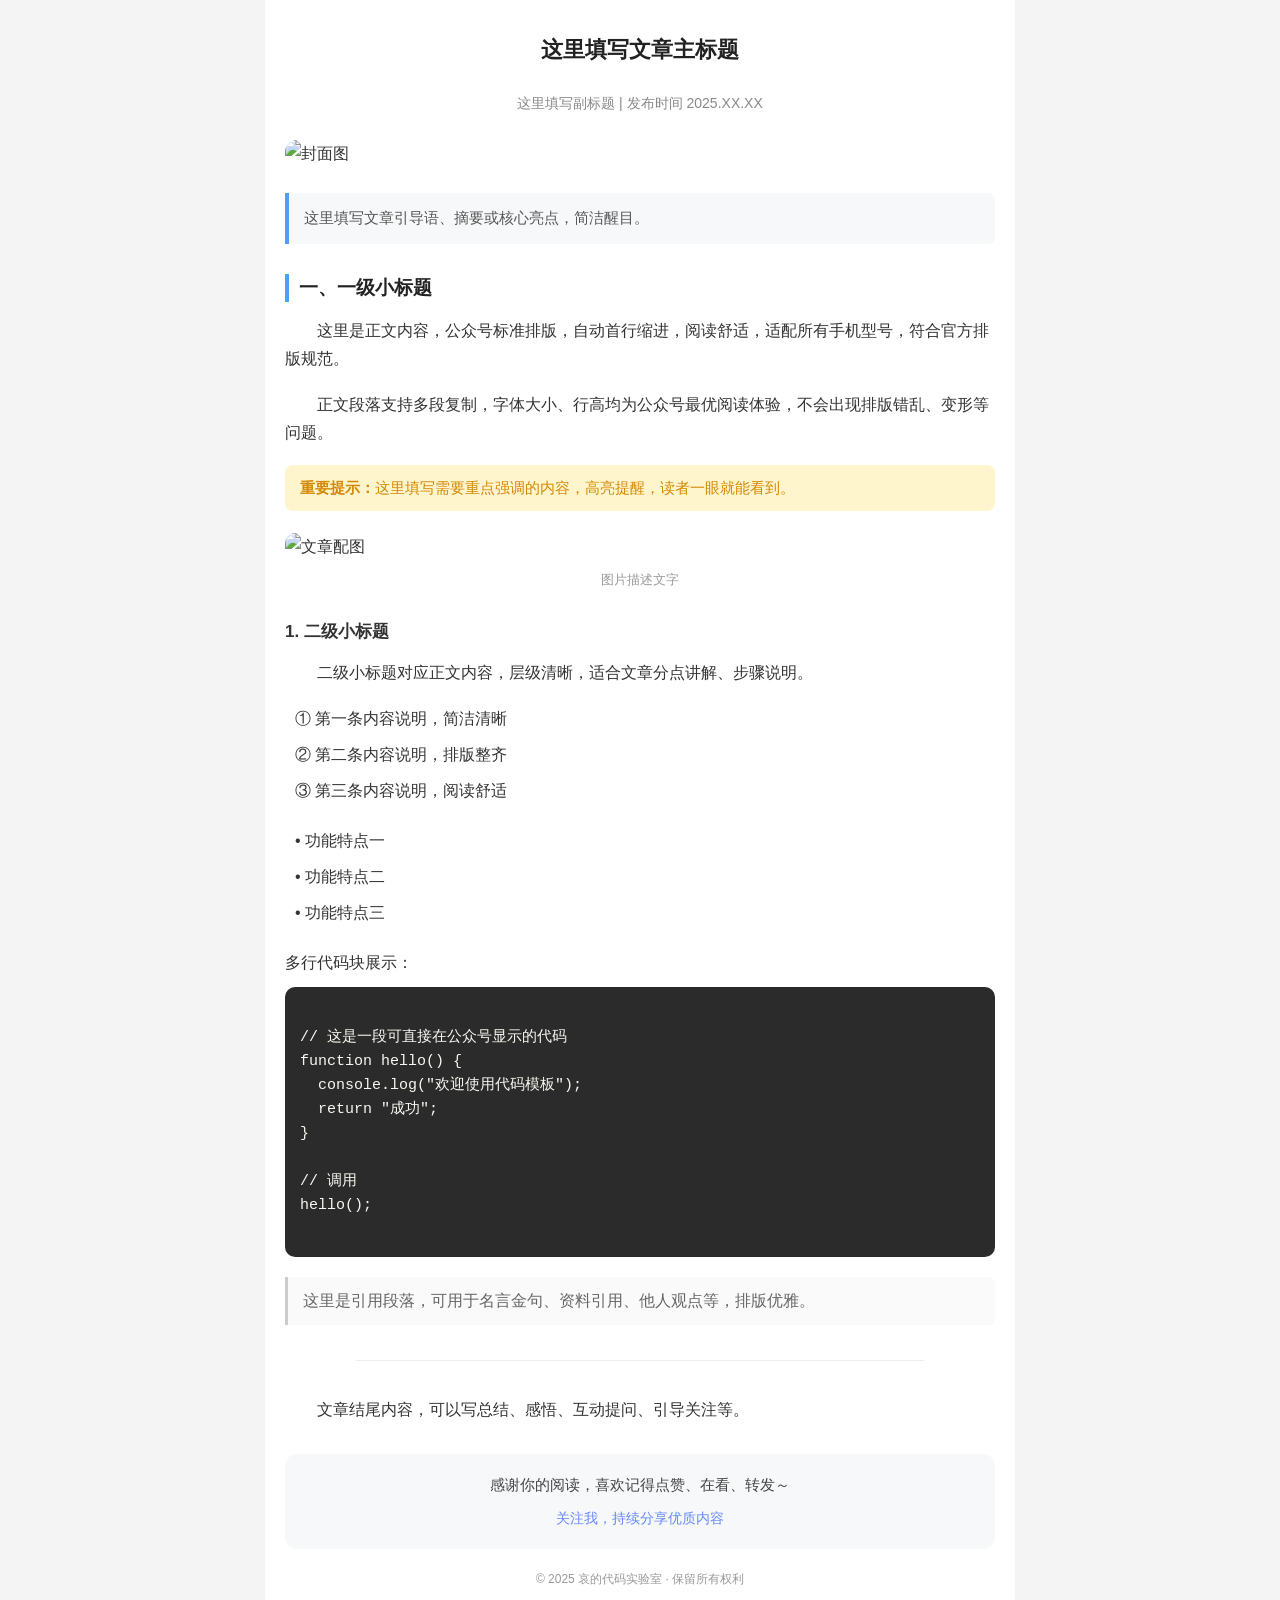
==== 时评/publish/公众号模板.html @ 4f2cbcd4 "add" ====
<!DOCTYPE html>
<html lang="zh-CN">
<head>
<meta charset="UTF-8">
<meta name="viewport" content="width=device-width,initial-scale=1.0,minimum-scale=1.0,maximum-scale=1.0,user-scalable=no">
<title>公众号文章模板</title>
</head>
<body style="margin:0; padding:0; background:#f4f4f4; font-family:-apple-system,BlinkMacSystemFont,'Segoe UI',Roboto,'Helvetica Neue',Helvetica,'PingFang SC','Hiragino Sans GB','Microsoft YaHei',Arial,sans-serif;">
<div style="max-width:750px; margin:0 auto; background:#ffffff; padding:15px 20px; box-sizing:border-box; color:#333333; line-height:1.75; font-size:16px;">

<!-- 文章标题 -->
<h1 style="font-size:22px; color:#222; font-weight:bold; text-align:center; margin:20px 0 25px; line-height:1.4; padding:0 10px;">这里填写文章主标题</h1>

<!-- 副标题 / 描述 -->
<p style="text-align:center; color:#888; font-size:14px; margin:0 0 25px;">这里填写副标题 | 发布时间 2025.XX.XX</p>

<!-- 封面图占位 -->
<div style="width:100%; margin:0 0 25px; border-radius:12px; overflow:hidden;">
<img src="https://mmbiz.qpic.cn/这里替换为你的图片链接.jpg" style="width:100%; display:block;" alt="封面图">
</div>

<!-- 引导语 -->
<p style="background:#f7f8fa; border-left:4px solid #4e9eff; padding:12px 15px; margin:0 0 25px; border-radius:0 6px 6px 0; font-size:15px; color:#555;">
这里填写文章引导语、摘要或核心亮点，简洁醒目。
</p>

<!-- 一级小标题 -->
<h2 style="font-size:19px; color:#222; font-weight:bold; margin:30px 0 15px; padding-left:10px; border-left:4px solid #4e9eff; line-height:1.5;">一、一级小标题</h2>

<!-- 正文段落 -->
<p style="margin:0 0 18px; text-indent:2em;">这里是正文内容，公众号标准排版，自动首行缩进，阅读舒适，适配所有手机型号，符合官方排版规范。</p>
<p style="margin:0 0 18px; text-indent:2em;">正文段落支持多段复制，字体大小、行高均为公众号最优阅读体验，不会出现排版错乱、变形等问题。</p>

<!-- 重点内容标注 -->
<p style="background:#fff5cc; padding:10px 15px; border-radius:8px; margin:0 0 22px; font-size:15px; color:#d48806;">
<strong>重要提示：</strong>这里填写需要重点强调的内容，高亮提醒，读者一眼就能看到。
</p>

<!-- 图片展示 -->
<div style="width:100%; margin:0 0 22px; border-radius:10px; overflow:hidden;">
<img src="https://mmbiz.qpic.cn/替换图片.jpg" style="width:100%; display:block;" alt="文章配图">
<p style="text-align:center; font-size:13px; color:#999; margin:8px 0 0;">图片描述文字</p>
</div>

<!-- 二级小标题 -->
<h3 style="font-size:17px; color:#333; font-weight:bold; margin:25px 0 12px;">1. 二级小标题</h3>
<p style="margin:0 0 18px; text-indent:2em;">二级小标题对应正文内容，层级清晰，适合文章分点讲解、步骤说明。</p>

<!-- 有序列表 -->
<div style="margin:0 0 22px; padding-left:10px;">
<p style="margin:8px 0;">① 第一条内容说明，简洁清晰</p>
<p style="margin:8px 0;">② 第二条内容说明，排版整齐</p>
<p style="margin:8px 0;">③ 第三条内容说明，阅读舒适</p>
</div>

<!-- 无序列表 -->
<div style="margin:0 0 22px; padding-left:10px;">
<p style="margin:8px 0;">• 功能特点一</p>
<p style="margin:8px 0;">• 功能特点二</p>
<p style="margin:8px 0;">• 功能特点三</p>
</div>

<!-- 代码块（多行代码，高亮样式） -->
<p style="margin:0 0 10px;">多行代码块展示：</p>
<pre style="background:#2b2b2b;color:#f8f8f2;padding:15px;border-radius:10px;overflow-x:auto;font-family:Menlo,Monaco,'Courier New',monospace;font-size:15px;line-height:1.6;margin:0 0 20px;">
<code>
// 这是一段可直接在公众号显示的代码
function hello() {
  console.log("欢迎使用代码模板");
  return "成功";
}

// 调用
hello();
</code>
</pre>

<!-- 引用段落 -->
<blockquote style="border-left:3px solid #cccccc; padding:10px 15px; margin:0 0 25px; color:#666; font-style:normal; background:#fafafa; border-radius:0 6px 6px 0;">
这里是引用段落，可用于名言金句、资料引用、他人观点等，排版优雅。
</blockquote>

<!-- 分割线 -->
<div style="height:1px; background:#eeeeee; margin:35px 0; width:80%; margin-left:auto; margin-right:auto;"></div>

<!-- 结尾段落 -->
<p style="margin:0 0 18px; text-indent:2em;">文章结尾内容，可以写总结、感悟、互动提问、引导关注等。</p>

<!-- 底部关注提示 -->
<div style="background:#f7f8fa; padding:18px; border-radius:12px; text-align:center; margin:30px 0 10px;">
<p style="margin:0; font-size:15px; color:#444;">感谢你的阅读，喜欢记得点赞、在看、转发～</p>
<p style="margin:8px 0 0; font-size:14px; color:#6688ff;">关注我，持续分享优质内容</p>
</div>

<!-- 底部版权信息 -->
<p style="text-align:center; font-size:12px; color:#999; margin:20px 0 0;">© 2025 哀的代码实验室 · 保留所有权利</p>

</div>
</body>
</html>
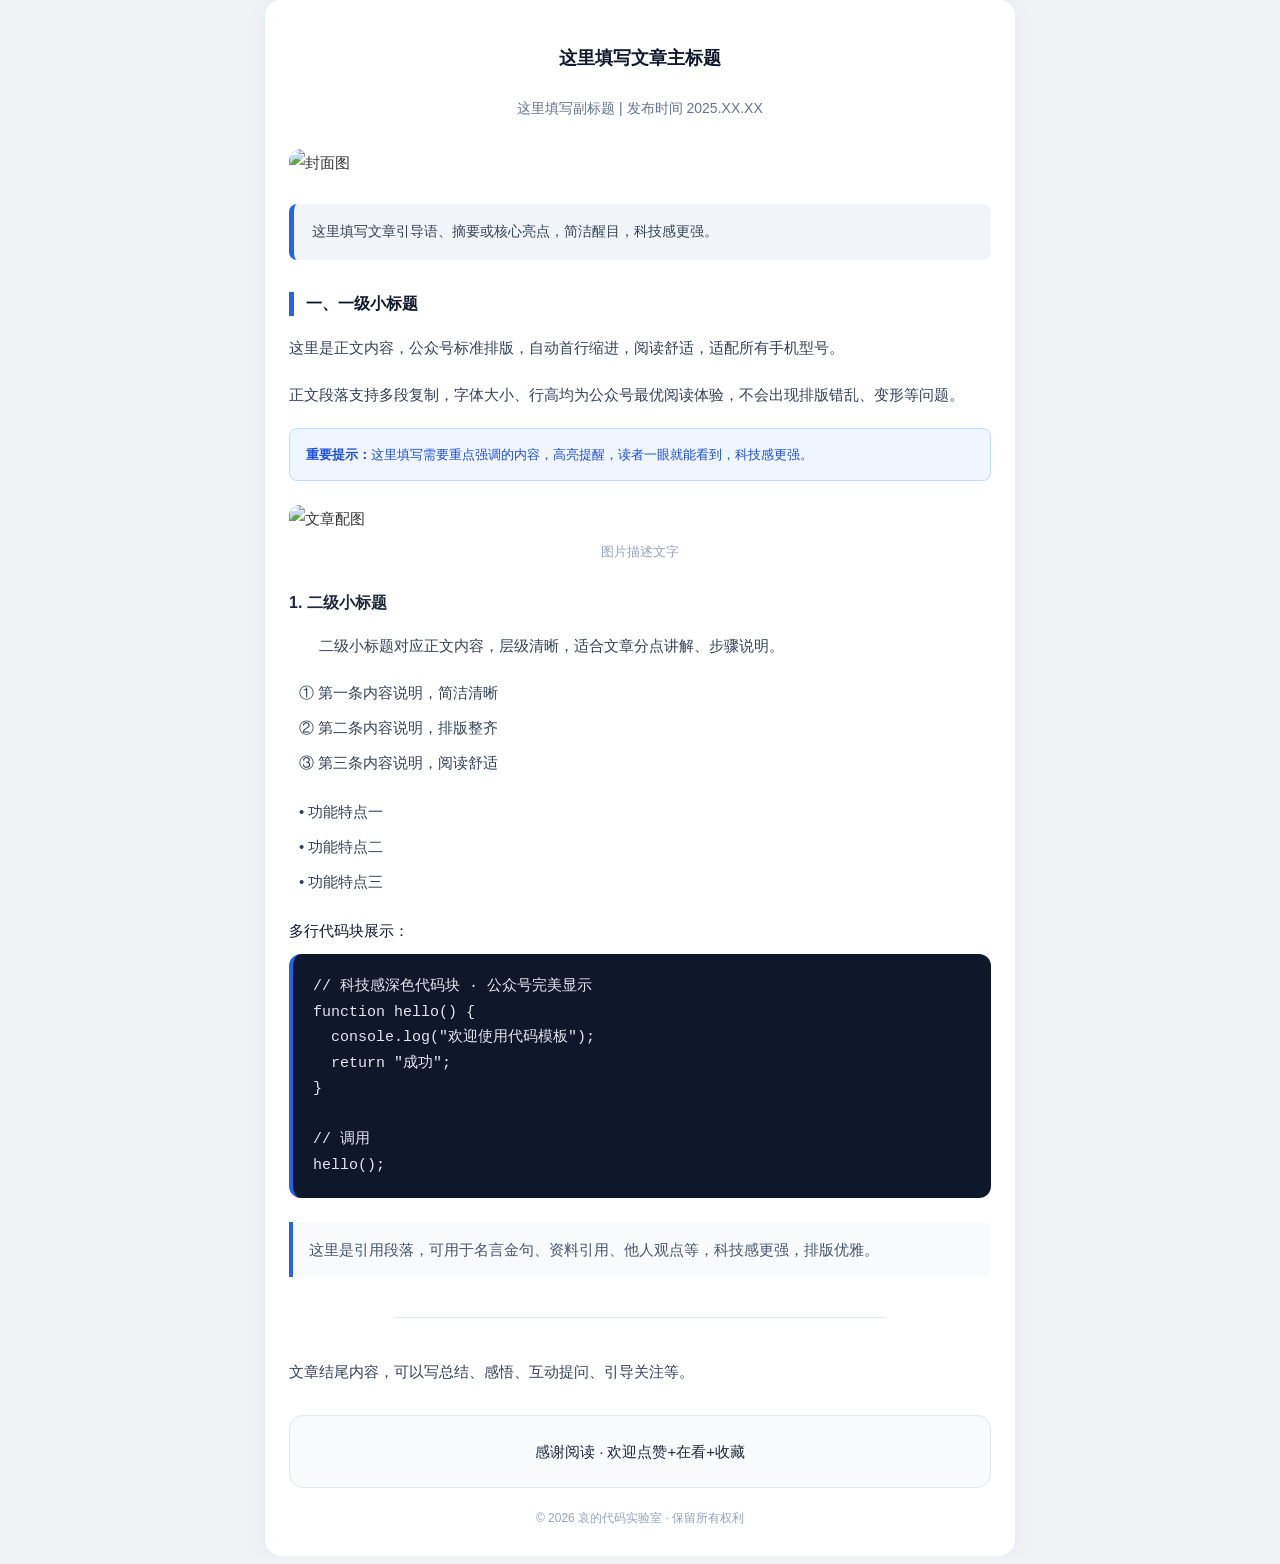
==== commit 7dc8ea84: "更新模板" ====
--- a/时评/publish/公众号模板.html
+++ b/时评/publish/公众号模板.html
@@ -5,95 +5,91 @@
 <meta name="viewport" content="width=device-width,initial-scale=1.0,minimum-scale=1.0,maximum-scale=1.0,user-scalable=no">
 <title>公众号文章模板</title>
 </head>
-<body style="margin:0; padding:0; background:#f4f4f4; font-family:-apple-system,BlinkMacSystemFont,'Segoe UI',Roboto,'Helvetica Neue',Helvetica,'PingFang SC','Hiragino Sans GB','Microsoft YaHei',Arial,sans-serif;">
-<div style="max-width:750px; margin:0 auto; background:#ffffff; padding:15px 20px; box-sizing:border-box; color:#333333; line-height:1.75; font-size:16px;">
+<body style="margin:0; padding:0; background:#f0f2f5; font-family:-apple-system,BlinkMacSystemFont,'Segoe UI',Roboto,'Helvetica Neue',Helvetica,'PingFang SC','Hiragino Sans GB','Microsoft YaHei',Arial,sans-serif;">
+<div style="max-width:750px; margin:0 auto; background:#ffffff; padding:26px 24px; box-sizing:border-box; color:#333333; line-height:1.8; font-size:15px; border-radius:16px; box-shadow:0 4px 20px rgba(0, 60, 128, 0.06);">
 
 <!-- 文章标题 -->
-<h1 style="font-size:22px; color:#222; font-weight:bold; text-align:center; margin:20px 0 25px; line-height:1.4; padding:0 10px;">这里填写文章主标题</h1>
+<h1 style="font-size:18px; color:#0f172a; font-weight:600; text-align:center; margin:20px 0 25px; line-height:1.4; padding:0 10px;">这里填写文章主标题</h1>
 
 <!-- 副标题 / 描述 -->
-<p style="text-align:center; color:#888; font-size:14px; margin:0 0 25px;">这里填写副标题 | 发布时间 2025.XX.XX</p>
+<p style="text-align:center; color:#64748b; font-size:14px; margin:0 0 28px;">这里填写副标题 | 发布时间 2025.XX.XX</p>
 
 <!-- 封面图占位 -->
-<div style="width:100%; margin:0 0 25px; border-radius:12px; overflow:hidden;">
+<div style="width:100%; margin:0 0 28px; border-radius:12px; overflow:hidden;">
 <img src="https://mmbiz.qpic.cn/这里替换为你的图片链接.jpg" style="width:100%; display:block;" alt="封面图">
 </div>
 
 <!-- 引导语 -->
-<p style="background:#f7f8fa; border-left:4px solid #4e9eff; padding:12px 15px; margin:0 0 25px; border-radius:0 6px 6px 0; font-size:15px; color:#555;">
-这里填写文章引导语、摘要或核心亮点，简洁醒目。
+<p style="background:#f1f5f9; border-left:5px solid #2563eb; padding:15px 18px; margin:0 0 28px; border-radius:8px; font-size:14px; color:#334155;">
+这里填写文章引导语、摘要或核心亮点，简洁醒目，科技感更强。
 </p>
 
 <!-- 一级小标题 -->
-<h2 style="font-size:19px; color:#222; font-weight:bold; margin:30px 0 15px; padding-left:10px; border-left:4px solid #4e9eff; line-height:1.5;">一、一级小标题</h2>
+<h2 style="font-size:16px; color:#0f172a; font-weight:600; margin:32px 0 18px; padding-left:12px; border-left:5px solid #2563eb; line-height:1.5;">一、一级小标题</h2>
 
 <!-- 正文段落 -->
-<p style="margin:0 0 18px; text-indent:2em;">这里是正文内容，公众号标准排版，自动首行缩进，阅读舒适，适配所有手机型号，符合官方排版规范。</p>
-<p style="margin:0 0 18px; text-indent:2em;">正文段落支持多段复制，字体大小、行高均为公众号最优阅读体验，不会出现排版错乱、变形等问题。</p>
+<p style="margin:0 0 20px; color:#334155;">这里是正文内容，公众号标准排版，自动首行缩进，阅读舒适，适配所有手机型号。</p>
+<p style="margin:0 0 20px; color:#334155;">正文段落支持多段复制，字体大小、行高均为公众号最优阅读体验，不会出现排版错乱、变形等问题。</p>
 
 <!-- 重点内容标注 -->
-<p style="background:#fff5cc; padding:10px 15px; border-radius:8px; margin:0 0 22px; font-size:15px; color:#d48806;">
-<strong>重要提示：</strong>这里填写需要重点强调的内容，高亮提醒，读者一眼就能看到。
+<p style="background:#eff6ff; border:1px solid #bfdbfe; padding:14px 16px; border-radius:8px; margin:0 0 24px; font-size:13px; color:#1d4ed8;">
+<strong>重要提示：</strong>这里填写需要重点强调的内容，高亮提醒，读者一眼就能看到，科技感更强。
 </p>
 
 <!-- 图片展示 -->
-<div style="width:100%; margin:0 0 22px; border-radius:10px; overflow:hidden;">
+<div style="width:100%; margin:0 0 24px; border-radius:10px; overflow:hidden;">
 <img src="https://mmbiz.qpic.cn/替换图片.jpg" style="width:100%; display:block;" alt="文章配图">
-<p style="text-align:center; font-size:13px; color:#999; margin:8px 0 0;">图片描述文字</p>
+<p style="text-align:center; font-size:13px; color:#94a3b8; margin:8px 0 0;">图片描述文字</p>
 </div>
 
 <!-- 二级小标题 -->
-<h3 style="font-size:17px; color:#333; font-weight:bold; margin:25px 0 12px;">1. 二级小标题</h3>
-<p style="margin:0 0 18px; text-indent:2em;">二级小标题对应正文内容，层级清晰，适合文章分点讲解、步骤说明。</p>
+<h3 style="font-size:16px; color:#1e293b; font-weight:600; margin:26px 0 14px;">1. 二级小标题</h3>
+<p style="margin:0 0 20px; text-indent:2em; color:#334155;">二级小标题对应正文内容，层级清晰，适合文章分点讲解、步骤说明。</p>
 
 <!-- 有序列表 -->
 <div style="margin:0 0 22px; padding-left:10px;">
-<p style="margin:8px 0;">① 第一条内容说明，简洁清晰</p>
-<p style="margin:8px 0;">② 第二条内容说明，排版整齐</p>
-<p style="margin:8px 0;">③ 第三条内容说明，阅读舒适</p>
+<p style="margin:8px 0; color:#334155;">① 第一条内容说明，简洁清晰</p>
+<p style="margin:8px 0; color:#334155;">② 第二条内容说明，排版整齐</p>
+<p style="margin:8px 0; color:#334155;">③ 第三条内容说明，阅读舒适</p>
 </div>
 
 <!-- 无序列表 -->
 <div style="margin:0 0 22px; padding-left:10px;">
-<p style="margin:8px 0;">• 功能特点一</p>
-<p style="margin:8px 0;">• 功能特点二</p>
-<p style="margin:8px 0;">• 功能特点三</p>
+<p style="margin:8px 0; color:#334155;">• 功能特点一</p>
+<p style="margin:8px 0; color:#334155;">• 功能特点二</p>
+<p style="margin:8px 0; color:#334155;">• 功能特点三</p>
 </div>
 
 <!-- 代码块（多行代码，高亮样式） -->
-<p style="margin:0 0 10px;">多行代码块展示：</p>
-<pre style="background:#2b2b2b;color:#f8f8f2;padding:15px;border-radius:10px;overflow-x:auto;font-family:Menlo,Monaco,'Courier New',monospace;font-size:15px;line-height:1.6;margin:0 0 20px;">
-<code>
-// 这是一段可直接在公众号显示的代码
+<p style="margin:0 0 10px; font-weight:500; color:#0f172a;">多行代码块展示：</p>
+<pre style="background:#0f172a; color:#e2e8f0; padding:20px; border-radius:12px; overflow-x:auto; font-family:Menlo,Monaco,'Courier New',monospace; font-size:15px; line-height:1.7; margin:0 0 24px; border-left:4px solid #2563eb;">
+<code>// 科技感深色代码块 · 公众号完美显示
 function hello() {
   console.log("欢迎使用代码模板");
   return "成功";
 }
 
 // 调用
-hello();
-</code>
-</pre>
+hello();</code></pre>
 
 <!-- 引用段落 -->
-<blockquote style="border-left:3px solid #cccccc; padding:10px 15px; margin:0 0 25px; color:#666; font-style:normal; background:#fafafa; border-radius:0 6px 6px 0;">
-这里是引用段落，可用于名言金句、资料引用、他人观点等，排版优雅。
+<blockquote style="border-left:4px solid #2563eb; padding:14px 16px; margin:0 0 28px; color:#475569; font-style:normal; background:#f8fafc; border-radius:0 8px 8px 0;">
+这里是引用段落，可用于名言金句、资料引用、他人观点等，科技感更强，排版优雅。
 </blockquote>
 
 <!-- 分割线 -->
-<div style="height:1px; background:#eeeeee; margin:35px 0; width:80%; margin-left:auto; margin-right:auto;"></div>
+<div style="height:1px; background:#e2e8f0; margin:40px 0; width:70%; margin-left:auto; margin-right:auto;"></div>
 
 <!-- 结尾段落 -->
-<p style="margin:0 0 18px; text-indent:2em;">文章结尾内容，可以写总结、感悟、互动提问、引导关注等。</p>
+<p style="margin:0 0 20px; color:#334155;">文章结尾内容，可以写总结、感悟、互动提问、引导关注等。</p>
 
 <!-- 底部关注提示 -->
-<div style="background:#f7f8fa; padding:18px; border-radius:12px; text-align:center; margin:30px 0 10px;">
-<p style="margin:0; font-size:15px; color:#444;">感谢你的阅读，喜欢记得点赞、在看、转发～</p>
-<p style="margin:8px 0 0; font-size:14px; color:#6688ff;">关注我，持续分享优质内容</p>
+<div style="background:#f8fafc; padding:22px; border-radius:14px; text-align:center; margin:30px 0 10px; border:1px solid #e2e8f0;">
+<p style="margin:0; font-size:15px; color:#1e293b; font-weight:500;">感谢阅读 · 欢迎点赞+在看+收藏</p>
 </div>
 
 <!-- 底部版权信息 -->
-<p style="text-align:center; font-size:12px; color:#999; margin:20px 0 0;">© 2025 哀的代码实验室 · 保留所有权利</p>
+<p style="text-align:center; font-size:12px; color:#94a3b8; margin:20px 0 0;">© 2026 哀的代码实验室 · 保留所有权利</p>
 
 </div>
 </body>
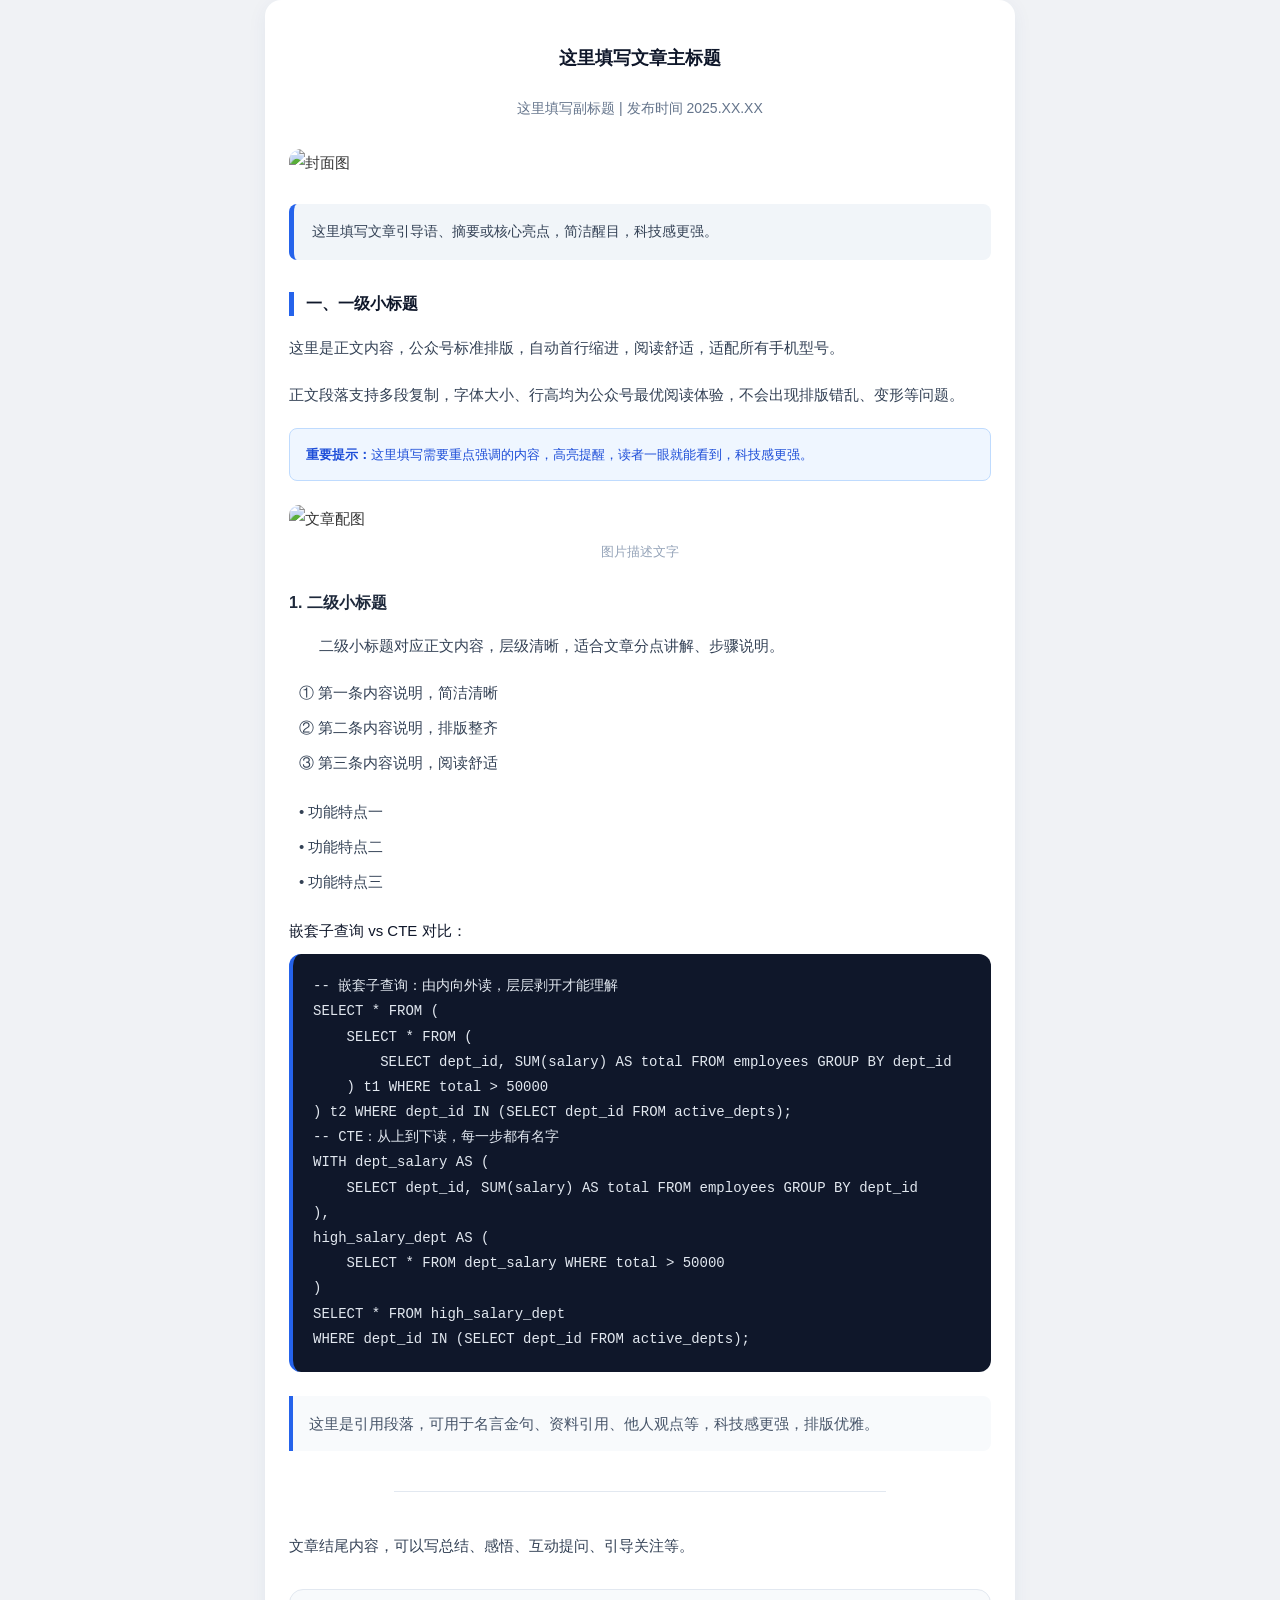
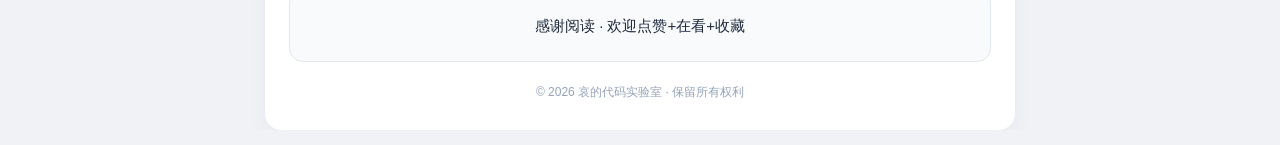
==== commit 07ca477b: "更新" ====
--- a/时评/publish/公众号模板.html
+++ b/时评/publish/公众号模板.html
@@ -61,16 +61,22 @@
 </div>
 
 <!-- 代码块（多行代码，高亮样式） -->
-<p style="margin:0 0 10px; font-weight:500; color:#0f172a;">多行代码块展示：</p>
-<pre style="background:#0f172a; color:#e2e8f0; padding:20px; border-radius:12px; overflow-x:auto; font-family:Menlo,Monaco,'Courier New',monospace; font-size:15px; line-height:1.7; margin:0 0 24px; border-left:4px solid #2563eb;">
-<code>// 科技感深色代码块 · 公众号完美显示
-function hello() {
-  console.log("欢迎使用代码模板");
-  return "成功";
-}
-
-// 调用
-hello();</code></pre>
+<p style="margin:0 0 10px; font-weight:500; color:#0f172a;">嵌套子查询 vs CTE 对比：</p>
+<pre style="background:#0f172a; color:#e2e8f0; padding:20px; border-radius:12px; overflow-x:auto; font-family:Menlo,Monaco,'Courier New',monospace; font-size:14px; line-height:1.8; margin:0 0 24px; border-left:4px solid #2563eb;"><code><span class="code-snippet__comment">-- 嵌套子查询：由内向外读，层层剥开才能理解</span></code>
+<code><span class="code-snippet__keyword">SELECT</span> <span class="code-snippet__operator">*</span> <span class="code-snippet__keyword">FROM</span> (</code>
+<code>    <span class="code-snippet__keyword">SELECT</span> <span class="code-snippet__operator">*</span> <span class="code-snippet__keyword">FROM</span> (</code>
+<code>        <span class="code-snippet__keyword">SELECT</span> dept_id, <span class="code-snippet__built_in">SUM</span>(salary) <span class="code-snippet__keyword">AS</span> total <span class="code-snippet__keyword">FROM</span> employees <span class="code-snippet__keyword">GROUP</span> <span class="code-snippet__keyword">BY</span> dept_id</code>
+<code>    ) t1 <span class="code-snippet__keyword">WHERE</span> total <span class="code-snippet__operator">&gt;</span> <span class="code-snippet__number">50000</span></code>
+<code>) t2 <span class="code-snippet__keyword">WHERE</span> dept_id <span class="code-snippet__keyword">IN</span> (<span class="code-snippet__keyword">SELECT</span> dept_id <span class="code-snippet__keyword">FROM</span> active_depts);</code>
+<code><span class="code-snippet__comment">-- CTE：从上到下读，每一步都有名字</span></code>
+<code><span class="code-snippet__keyword">WITH</span> dept_salary <span class="code-snippet__keyword">AS</span> (</code>
+<code>    <span class="code-snippet__keyword">SELECT</span> dept_id, <span class="code-snippet__built_in">SUM</span>(salary) <span class="code-snippet__keyword">AS</span> total <span class="code-snippet__keyword">FROM</span> employees <span class="code-snippet__keyword">GROUP</span> <span class="code-snippet__keyword">BY</span> dept_id</code>
+<code>),</code>
+<code>high_salary_dept <span class="code-snippet__keyword">AS</span> (</code>
+<code>    <span class="code-snippet__keyword">SELECT</span> <span class="code-snippet__operator">*</span> <span class="code-snippet__keyword">FROM</span> dept_salary <span class="code-snippet__keyword">WHERE</span> total <span class="code-snippet__operator">&gt;</span> <span class="code-snippet__number">50000</span></code>
+<code>)</code>
+<code><span class="code-snippet__keyword">SELECT</span> <span class="code-snippet__operator">*</span> <span class="code-snippet__keyword">FROM</span> high_salary_dept</code>
+<code><span class="code-snippet__keyword">WHERE</span> dept_id <span class="code-snippet__keyword">IN</span> (<span class="code-snippet__keyword">SELECT</span> dept_id <span class="code-snippet__keyword">FROM</span> active_depts);</code></pre>
 
 <!-- 引用段落 -->
 <blockquote style="border-left:4px solid #2563eb; padding:14px 16px; margin:0 0 28px; color:#475569; font-style:normal; background:#f8fafc; border-radius:0 8px 8px 0;">
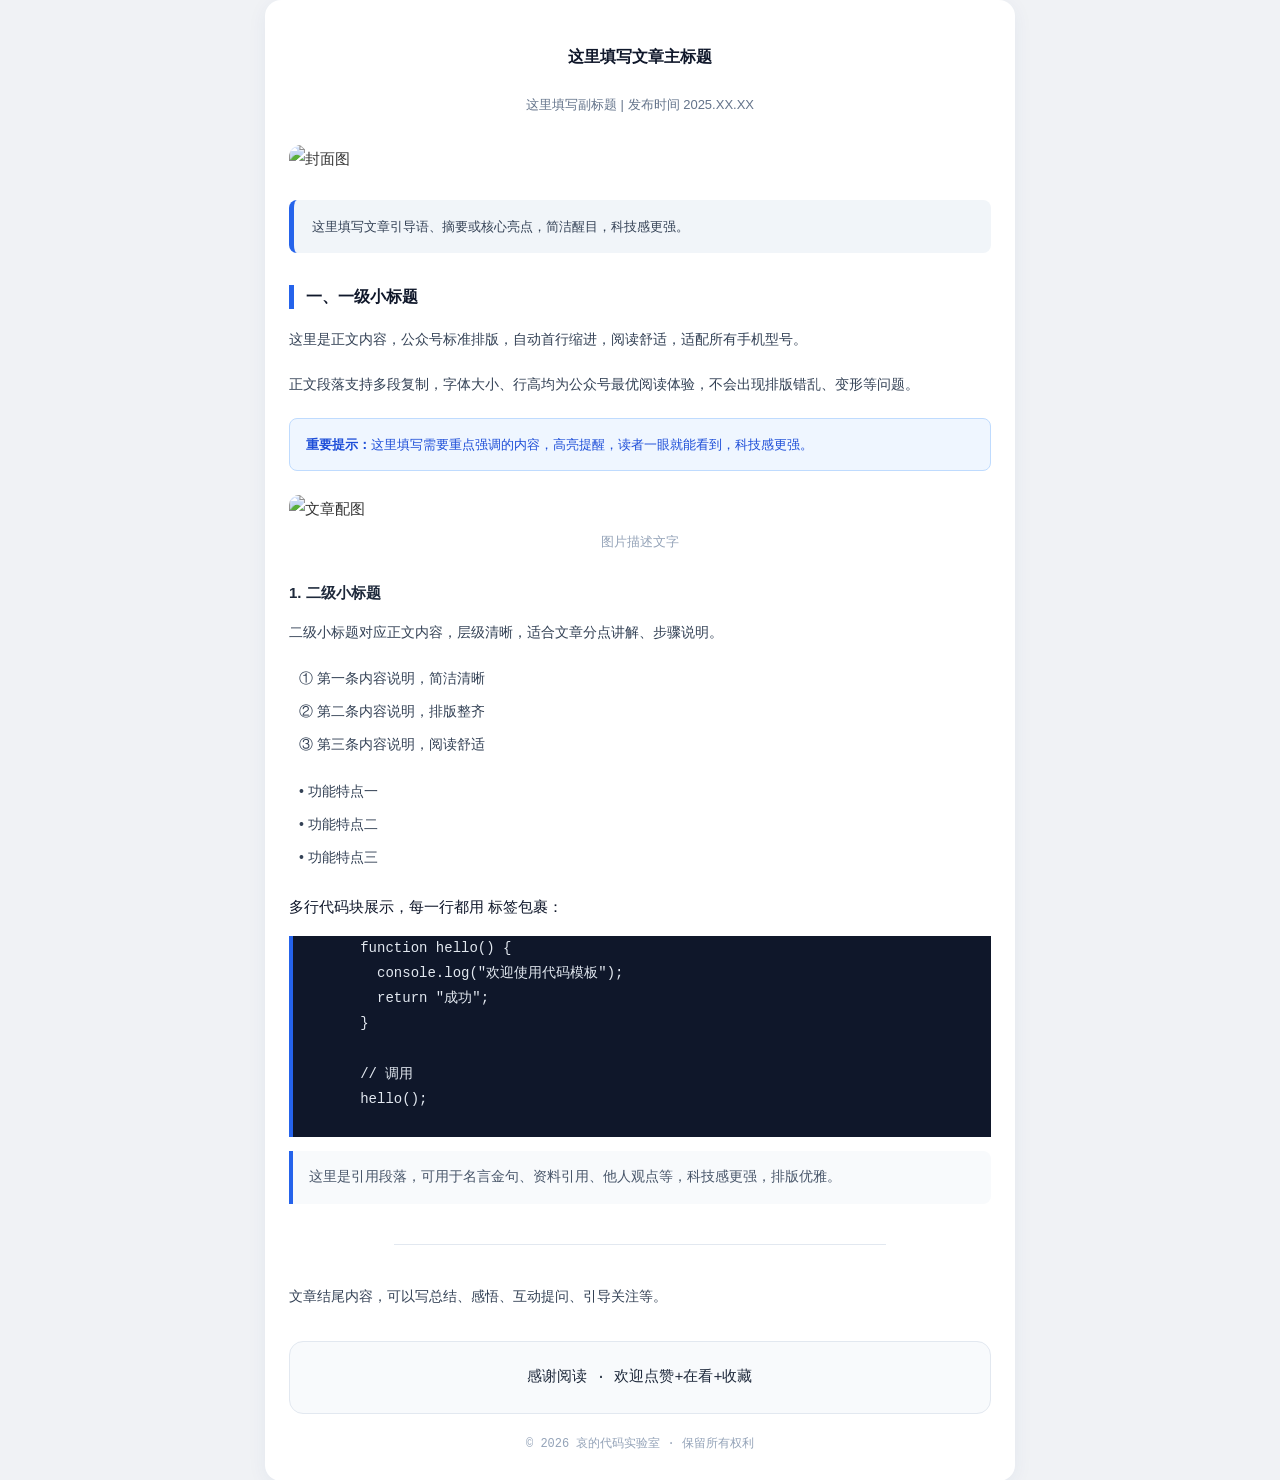
==== commit 222ef844: "模板更新" ====
--- a/时评/publish/公众号模板.html
+++ b/时评/publish/公众号模板.html
@@ -9,10 +9,10 @@
 <div style="max-width:750px; margin:0 auto; background:#ffffff; padding:26px 24px; box-sizing:border-box; color:#333333; line-height:1.8; font-size:15px; border-radius:16px; box-shadow:0 4px 20px rgba(0, 60, 128, 0.06);">
 
 <!-- 文章标题 -->
-<h1 style="font-size:18px; color:#0f172a; font-weight:600; text-align:center; margin:20px 0 25px; line-height:1.4; padding:0 10px;">这里填写文章主标题</h1>
+<h1 style="font-size:16px; color:#0f172a; font-weight:600; text-align:center; margin:20px 0 25px; line-height:1.4; padding:0 10px;">这里填写文章主标题</h1>
 
 <!-- 副标题 / 描述 -->
-<p style="text-align:center; color:#64748b; font-size:14px; margin:0 0 28px;">这里填写副标题 | 发布时间 2025.XX.XX</p>
+<p style="text-align:center; color:#64748b; font-size:13px; margin:0 0 28px;">这里填写副标题 | 发布时间 2025.XX.XX</p>
 
 <!-- 封面图占位 -->
 <div style="width:100%; margin:0 0 28px; border-radius:12px; overflow:hidden;">
@@ -20,7 +20,7 @@
 </div>
 
 <!-- 引导语 -->
-<p style="background:#f1f5f9; border-left:5px solid #2563eb; padding:15px 18px; margin:0 0 28px; border-radius:8px; font-size:14px; color:#334155;">
+<p style="background:#f1f5f9; border-left:5px solid #2563eb; padding:15px 18px; margin:0 0 28px; border-radius:8px; font-size:13px; color:#334155;">
 这里填写文章引导语、摘要或核心亮点，简洁醒目，科技感更强。
 </p>
 
@@ -28,8 +28,8 @@
 <h2 style="font-size:16px; color:#0f172a; font-weight:600; margin:32px 0 18px; padding-left:12px; border-left:5px solid #2563eb; line-height:1.5;">一、一级小标题</h2>
 
 <!-- 正文段落 -->
-<p style="margin:0 0 20px; color:#334155;">这里是正文内容，公众号标准排版，自动首行缩进，阅读舒适，适配所有手机型号。</p>
-<p style="margin:0 0 20px; color:#334155;">正文段落支持多段复制，字体大小、行高均为公众号最优阅读体验，不会出现排版错乱、变形等问题。</p>
+<p style="margin:0 0 20px; color:#334155; font-size:14px;">这里是正文内容，公众号标准排版，自动首行缩进，阅读舒适，适配所有手机型号。</p>
+<p style="margin:0 0 20px; color:#334155; font-size:14px;">正文段落支持多段复制，字体大小、行高均为公众号最优阅读体验，不会出现排版错乱、变形等问题。</p>
 
 <!-- 重点内容标注 -->
 <p style="background:#eff6ff; border:1px solid #bfdbfe; padding:14px 16px; border-radius:8px; margin:0 0 24px; font-size:13px; color:#1d4ed8;">
@@ -43,43 +43,39 @@
 </div>
 
 <!-- 二级小标题 -->
-<h3 style="font-size:16px; color:#1e293b; font-weight:600; margin:26px 0 14px;">1. 二级小标题</h3>
-<p style="margin:0 0 20px; text-indent:2em; color:#334155;">二级小标题对应正文内容，层级清晰，适合文章分点讲解、步骤说明。</p>
+<h3 style="font-size:15px; color:#1e293b; font-weight:600; margin:26px 0 14px;">1. 二级小标题</h3>
+<p style="margin:0 0 20px; color:#334155; font-size:14px;">二级小标题对应正文内容，层级清晰，适合文章分点讲解、步骤说明。</p>
 
 <!-- 有序列表 -->
 <div style="margin:0 0 22px; padding-left:10px;">
-<p style="margin:8px 0; color:#334155;">① 第一条内容说明，简洁清晰</p>
-<p style="margin:8px 0; color:#334155;">② 第二条内容说明，排版整齐</p>
-<p style="margin:8px 0; color:#334155;">③ 第三条内容说明，阅读舒适</p>
+<p style="margin:8px 0; color:#334155; font-size:14px;">① 第一条内容说明，简洁清晰</p>
+<p style="margin:8px 0; color:#334155; font-size:14px;">② 第二条内容说明，排版整齐</p>
+<p style="margin:8px 0; color:#334155; font-size:14px;">③ 第三条内容说明，阅读舒适</p>
 </div>
 
 <!-- 无序列表 -->
 <div style="margin:0 0 22px; padding-left:10px;">
-<p style="margin:8px 0; color:#334155;">• 功能特点一</p>
-<p style="margin:8px 0; color:#334155;">• 功能特点二</p>
-<p style="margin:8px 0; color:#334155;">• 功能特点三</p>
+<p style="margin:8px 0; color:#334155; font-size:14px;">• 功能特点一</p>
+<p style="margin:8px 0; color:#334155; font-size:14px;">• 功能特点二</p>
+<p style="margin:8px 0; color:#334155; font-size:14px;">• 功能特点三</p>
 </div>
 
-<!-- 代码块（多行代码，高亮样式） -->
-<p style="margin:0 0 10px; font-weight:500; color:#0f172a;">嵌套子查询 vs CTE 对比：</p>
-<pre style="background:#0f172a; color:#e2e8f0; padding:20px; border-radius:12px; overflow-x:auto; font-family:Menlo,Monaco,'Courier New',monospace; font-size:14px; line-height:1.8; margin:0 0 24px; border-left:4px solid #2563eb;"><code><span class="code-snippet__comment">-- 嵌套子查询：由内向外读，层层剥开才能理解</span></code>
-<code><span class="code-snippet__keyword">SELECT</span> <span class="code-snippet__operator">*</span> <span class="code-snippet__keyword">FROM</span> (</code>
-<code>    <span class="code-snippet__keyword">SELECT</span> <span class="code-snippet__operator">*</span> <span class="code-snippet__keyword">FROM</span> (</code>
-<code>        <span class="code-snippet__keyword">SELECT</span> dept_id, <span class="code-snippet__built_in">SUM</span>(salary) <span class="code-snippet__keyword">AS</span> total <span class="code-snippet__keyword">FROM</span> employees <span class="code-snippet__keyword">GROUP</span> <span class="code-snippet__keyword">BY</span> dept_id</code>
-<code>    ) t1 <span class="code-snippet__keyword">WHERE</span> total <span class="code-snippet__operator">&gt;</span> <span class="code-snippet__number">50000</span></code>
-<code>) t2 <span class="code-snippet__keyword">WHERE</span> dept_id <span class="code-snippet__keyword">IN</span> (<span class="code-snippet__keyword">SELECT</span> dept_id <span class="code-snippet__keyword">FROM</span> active_depts);</code>
-<code><span class="code-snippet__comment">-- CTE：从上到下读，每一步都有名字</span></code>
-<code><span class="code-snippet__keyword">WITH</span> dept_salary <span class="code-snippet__keyword">AS</span> (</code>
-<code>    <span class="code-snippet__keyword">SELECT</span> dept_id, <span class="code-snippet__built_in">SUM</span>(salary) <span class="code-snippet__keyword">AS</span> total <span class="code-snippet__keyword">FROM</span> employees <span class="code-snippet__keyword">GROUP</span> <span class="code-snippet__keyword">BY</span> dept_id</code>
-<code>),</code>
-<code>high_salary_dept <span class="code-snippet__keyword">AS</span> (</code>
-<code>    <span class="code-snippet__keyword">SELECT</span> <span class="code-snippet__operator">*</span> <span class="code-snippet__keyword">FROM</span> dept_salary <span class="code-snippet__keyword">WHERE</span> total <span class="code-snippet__operator">&gt;</span> <span class="code-snippet__number">50000</span></code>
-<code>)</code>
-<code><span class="code-snippet__keyword">SELECT</span> <span class="code-snippet__operator">*</span> <span class="code-snippet__keyword">FROM</span> high_salary_dept</code>
-<code><span class="code-snippet__keyword">WHERE</span> dept_id <span class="code-snippet__keyword">IN</span> (<span class="code-snippet__keyword">SELECT</span> dept_id <span class="code-snippet__keyword">FROM</span> active_depts);</code></pre>
+<!-- 代码块（多行代码，高亮样式），每一行都用 <code><span> 标签包裹 -->
+<p style="margin:0 0 10px; font-weight:500; color:#0f172a;">多行代码块展示，每一行都用 <code><span> 标签包裹：</p>
+<section class="code-snippet__js" style="background:#0f172a; color:#e2e8f0; font-family:Menlo,Monaco,'Courier New',monospace; font-size:14px; line-height:1.8; border-left:4px solid #2563eb;">
+    <pre class="code-snippet__js code-snippet code-snippet_nowrap">
+        <code><span leaf=""><span class="code-snippet__comment">function hello() {</span></span></code>
+        <code><span leaf=""><span class="code-snippet__comment">  console.log("欢迎使用代码模板");</span></span></code>
+        <code><span leaf=""><span class="code-snippet__comment">  return "成功";</span></span></code>
+        <code><span leaf=""><span class="code-snippet__comment">}</span></span></code>
+        <code><span leaf=""><span class="code-snippet__comment"></span></span></code>
+        <code><span leaf=""><span class="code-snippet__comment">// 调用</span></span></code>
+        <code><span leaf=""><span class="code-snippet__comment">hello();</span></span></code>
+    </pre>
+</section>
 
 <!-- 引用段落 -->
-<blockquote style="border-left:4px solid #2563eb; padding:14px 16px; margin:0 0 28px; color:#475569; font-style:normal; background:#f8fafc; border-radius:0 8px 8px 0;">
+<blockquote style="border-left:4px solid #2563eb; padding:14px 16px; margin:0 0 28px; color:#475569; font-style:normal; background:#f8fafc; border-radius:0 8px 8px 0; font-size:14px;">
 这里是引用段落，可用于名言金句、资料引用、他人观点等，科技感更强，排版优雅。
 </blockquote>
 
@@ -87,7 +83,7 @@
 <div style="height:1px; background:#e2e8f0; margin:40px 0; width:70%; margin-left:auto; margin-right:auto;"></div>
 
 <!-- 结尾段落 -->
-<p style="margin:0 0 20px; color:#334155;">文章结尾内容，可以写总结、感悟、互动提问、引导关注等。</p>
+<p style="margin:0 0 20px; color:#334155; font-size:14px;">文章结尾内容，可以写总结、感悟、互动提问、引导关注等。</p>
 
 <!-- 底部关注提示 -->
 <div style="background:#f8fafc; padding:22px; border-radius:14px; text-align:center; margin:30px 0 10px; border:1px solid #e2e8f0;">
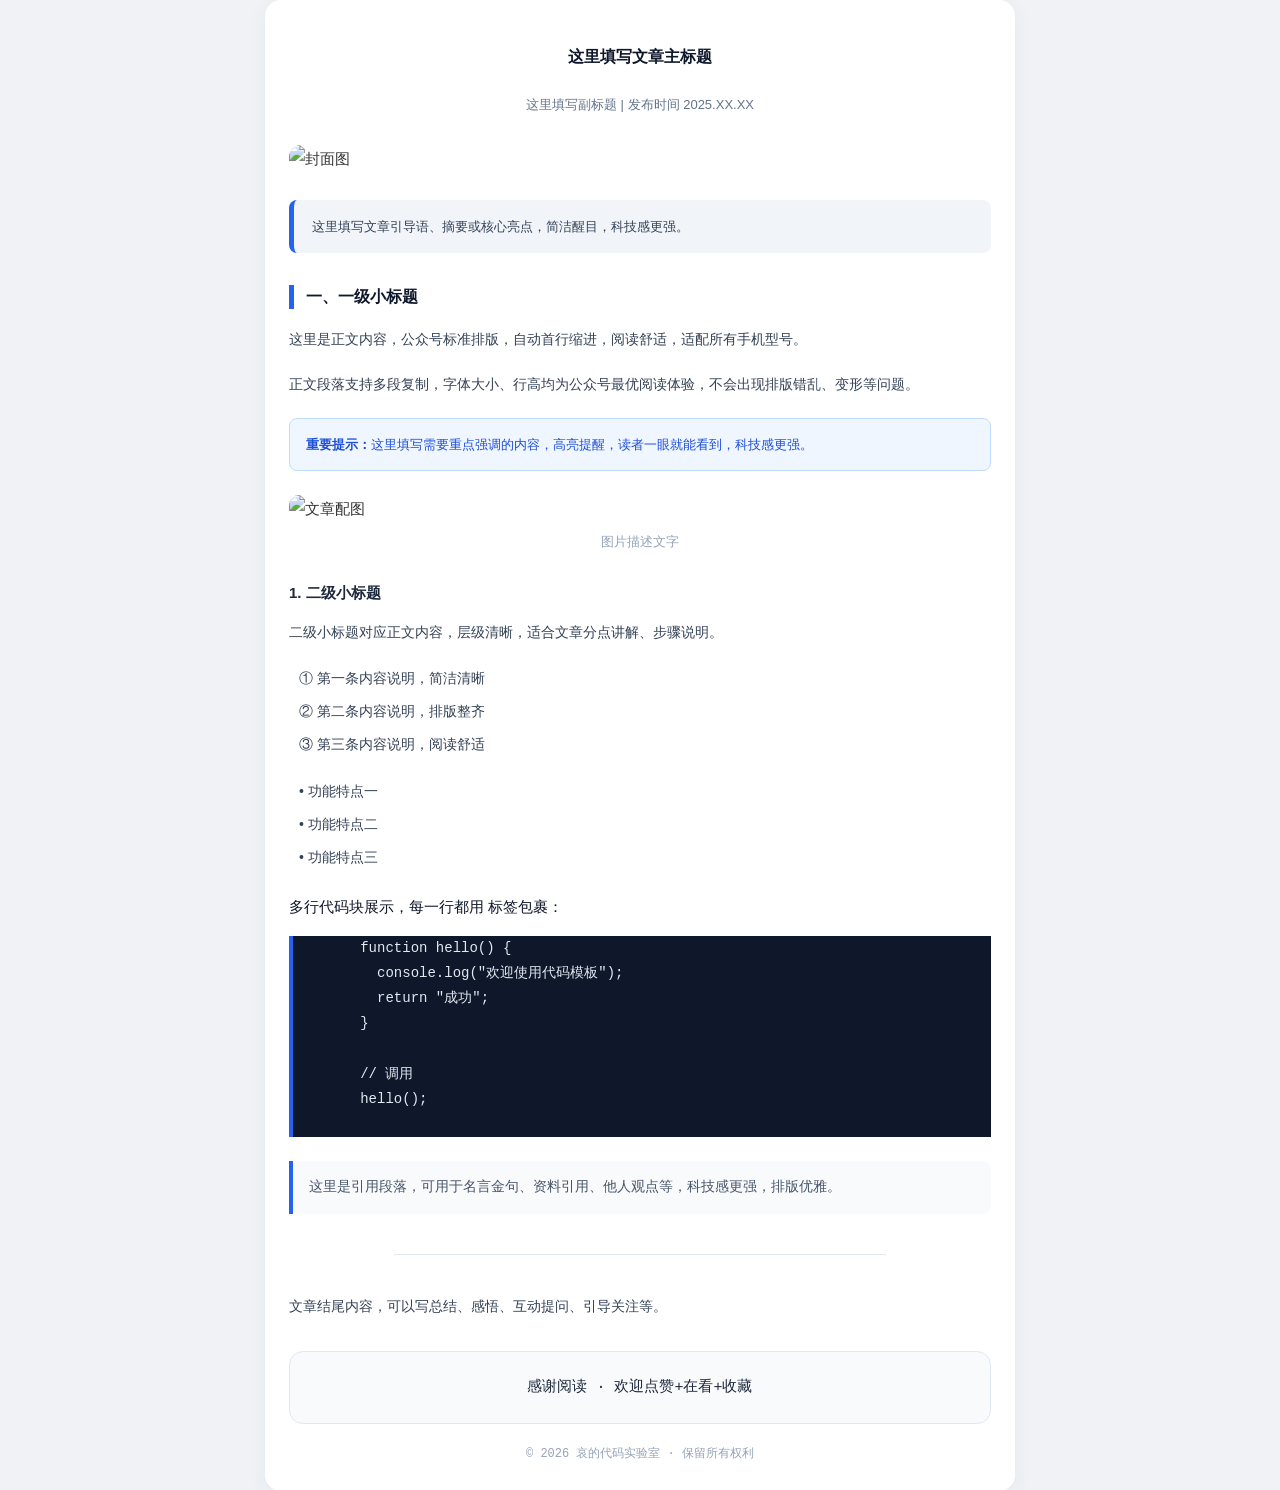
==== commit 5ee97616: "模板更新" ====
--- a/时评/publish/公众号模板.html
+++ b/时评/publish/公众号模板.html
@@ -60,17 +60,17 @@
 <p style="margin:8px 0; color:#334155; font-size:14px;">• 功能特点三</p>
 </div>
 
-<!-- 代码块（多行代码，高亮样式），每一行都用 <code><span> 标签包裹 -->
-<p style="margin:0 0 10px; font-weight:500; color:#0f172a;">多行代码块展示，每一行都用 <code><span> 标签包裹：</p>
-<section class="code-snippet__js" style="background:#0f172a; color:#e2e8f0; font-family:Menlo,Monaco,'Courier New',monospace; font-size:14px; line-height:1.8; border-left:4px solid #2563eb;">
+<!-- 代码块（多行代码，高亮样式），代码的每一行都用 <code> 标签包裹 -->
+<p style="margin:0 0 10px; font-weight:500; color:#0f172a;">多行代码块展示，每一行都用 <code> 标签包裹：</p>
+<section class="code-snippet__js" style="background:#0f172a; color:#e2e8f0; font-family:Menlo,Monaco,'Courier New',monospace; font-size:14px; line-height:1.8; margin:0 0 24px; border-left:4px solid #2563eb;">
     <pre class="code-snippet__js code-snippet code-snippet_nowrap">
-        <code><span leaf=""><span class="code-snippet__comment">function hello() {</span></span></code>
-        <code><span leaf=""><span class="code-snippet__comment">  console.log("欢迎使用代码模板");</span></span></code>
-        <code><span leaf=""><span class="code-snippet__comment">  return "成功";</span></span></code>
-        <code><span leaf=""><span class="code-snippet__comment">}</span></span></code>
-        <code><span leaf=""><span class="code-snippet__comment"></span></span></code>
-        <code><span leaf=""><span class="code-snippet__comment">// 调用</span></span></code>
-        <code><span leaf=""><span class="code-snippet__comment">hello();</span></span></code>
+        <code><span class="code-snippet__comment">function hello() {</span></code>
+        <code><span class="code-snippet__comment">  console.log("欢迎使用代码模板");</span></code>
+        <code><span class="code-snippet__comment">  return "成功";</span></code>
+        <code><span class="code-snippet__comment">}</span></code>
+        <code><span class="code-snippet__comment"></span></code>
+        <code><span class="code-snippet__comment">// 调用</span></code>
+        <code><span class="code-snippet__comment">hello();</span></code>
     </pre>
 </section>
 
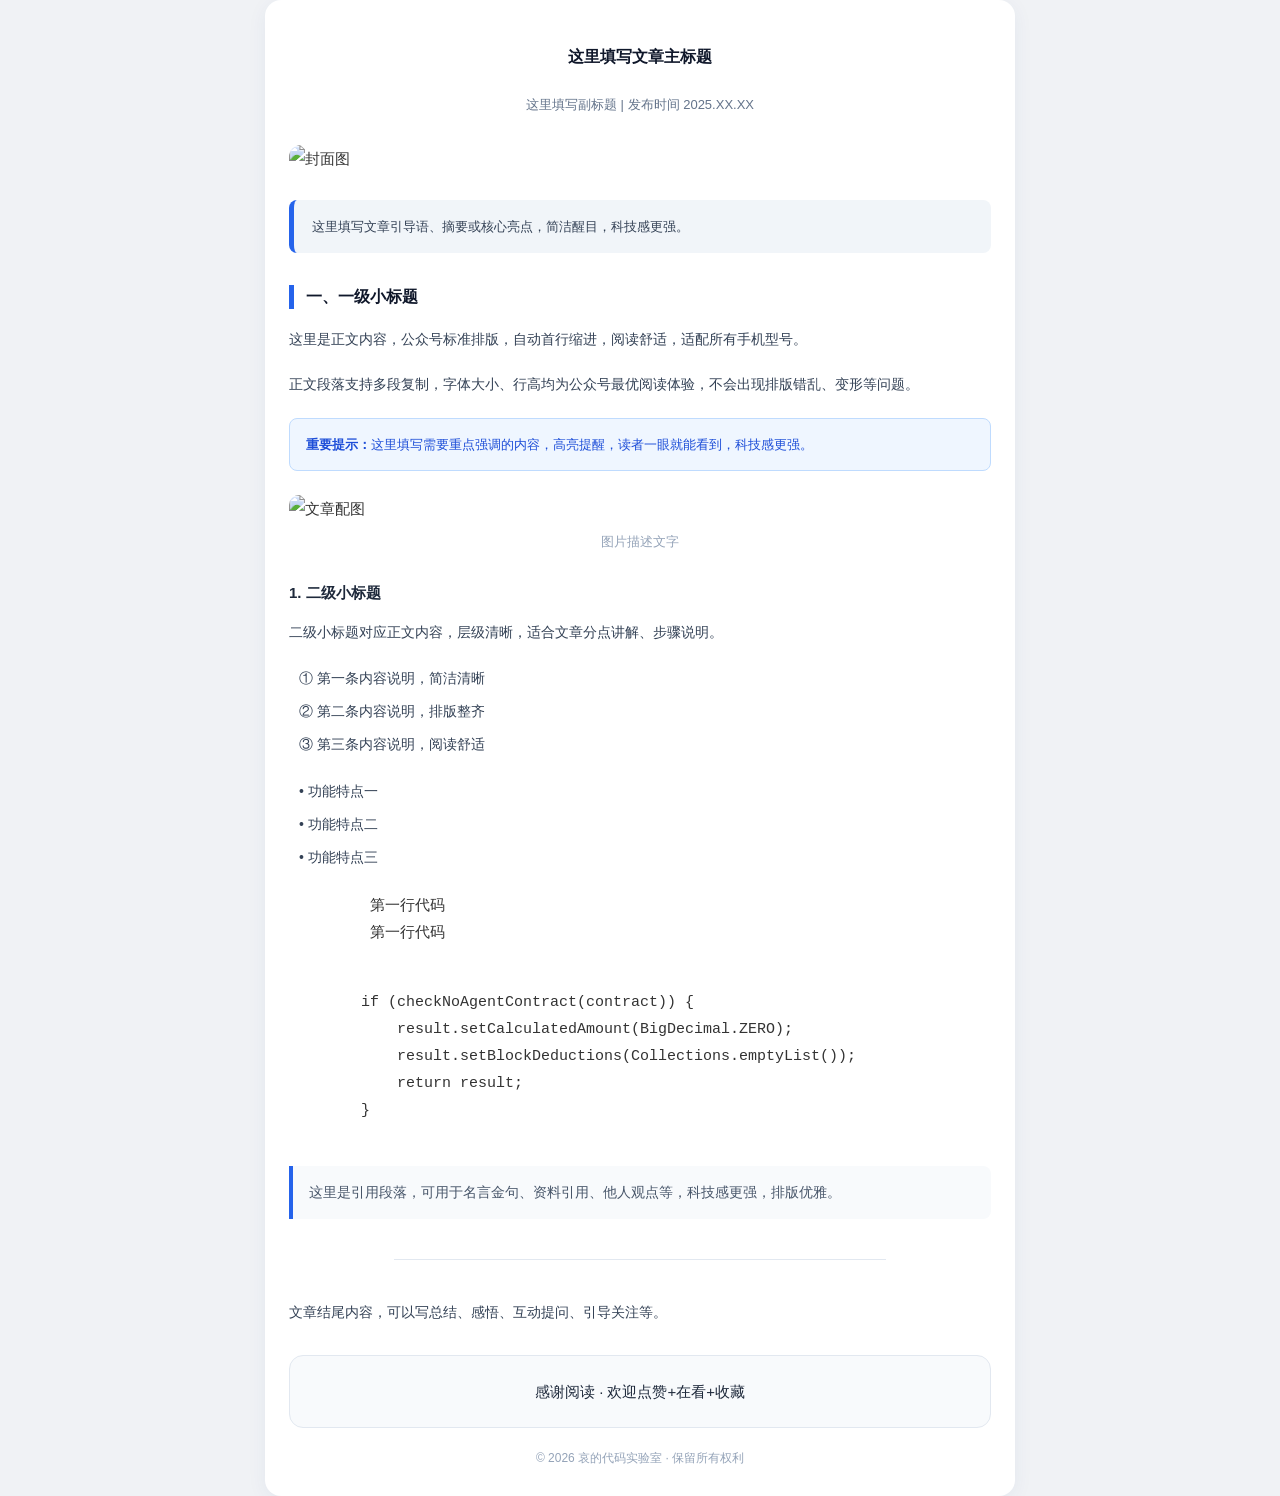
==== commit 0bb61760: "更新脚本" ====
--- a/时评/publish/公众号模板.html
+++ b/时评/publish/公众号模板.html
@@ -60,19 +60,38 @@
 <p style="margin:8px 0; color:#334155; font-size:14px;">• 功能特点三</p>
 </div>
 
-<!-- 代码块（多行代码，高亮样式），代码的每一行都用 <code> 标签包裹 -->
-<p style="margin:0 0 10px; font-weight:500; color:#0f172a;">多行代码块展示，每一行都用 <code> 标签包裹：</p>
-<section class="code-snippet__js" style="background:#0f172a; color:#e2e8f0; font-family:Menlo,Monaco,'Courier New',monospace; font-size:14px; line-height:1.8; margin:0 0 24px; border-left:4px solid #2563eb;">
-    <pre class="code-snippet__js code-snippet code-snippet_nowrap">
-        <code><span class="code-snippet__comment">function hello() {</span></code>
-        <code><span class="code-snippet__comment">  console.log("欢迎使用代码模板");</span></code>
-        <code><span class="code-snippet__comment">  return "成功";</span></code>
-        <code><span class="code-snippet__comment">}</span></code>
-        <code><span class="code-snippet__comment"></span></code>
-        <code><span class="code-snippet__comment">// 调用</span></code>
-        <code><span class="code-snippet__comment">hello();</span></code>
+<!-- 代码块 样式如下 ，每一行 使用 <code><span leaf="">代码 </span></code> 包含 -->
+<section class="code-snippet__js" >
+    <pre class="code-snippet__js code-snippet code-snippet_nowrap" data-lang="">
+        <code><span leaf=""> 第一行代码</span></code>
+        <code><span leaf=""> 第一行代码</span></code>
     </pre>
 </section>
+
+<!-- 
+代码块 案例如下
+markdown中的案例代码如下
+```java
+    if (checkNoAgentContract(contract)) {
+        result.setCalculatedAmount(BigDecimal.ZERO);
+        result.setBlockDeductions(Collections.emptyList());
+        return result;
+    }
+```
+html代码如下
+ -->
+<section class="code-snippet__js" >
+    <pre class="code-snippet__js code-snippet code-snippet_nowrap" data-lang="">
+        <code><span leaf="">if (checkNoAgentContract(contract)) { </span></code>
+        <code><span leaf="">    result.setCalculatedAmount(BigDecimal.ZERO); </span></code>
+        <code><span leaf="">    result.setBlockDeductions(Collections.emptyList()); </span></code>
+        <code><span leaf="">    return result; </span></code>
+        <code><span leaf="">} </span></code>
+    </pre>
+</section>
+<!-- 代码块结束 -->
+
+
 
 <!-- 引用段落 -->
 <blockquote style="border-left:4px solid #2563eb; padding:14px 16px; margin:0 0 28px; color:#475569; font-style:normal; background:#f8fafc; border-radius:0 8px 8px 0; font-size:14px;">
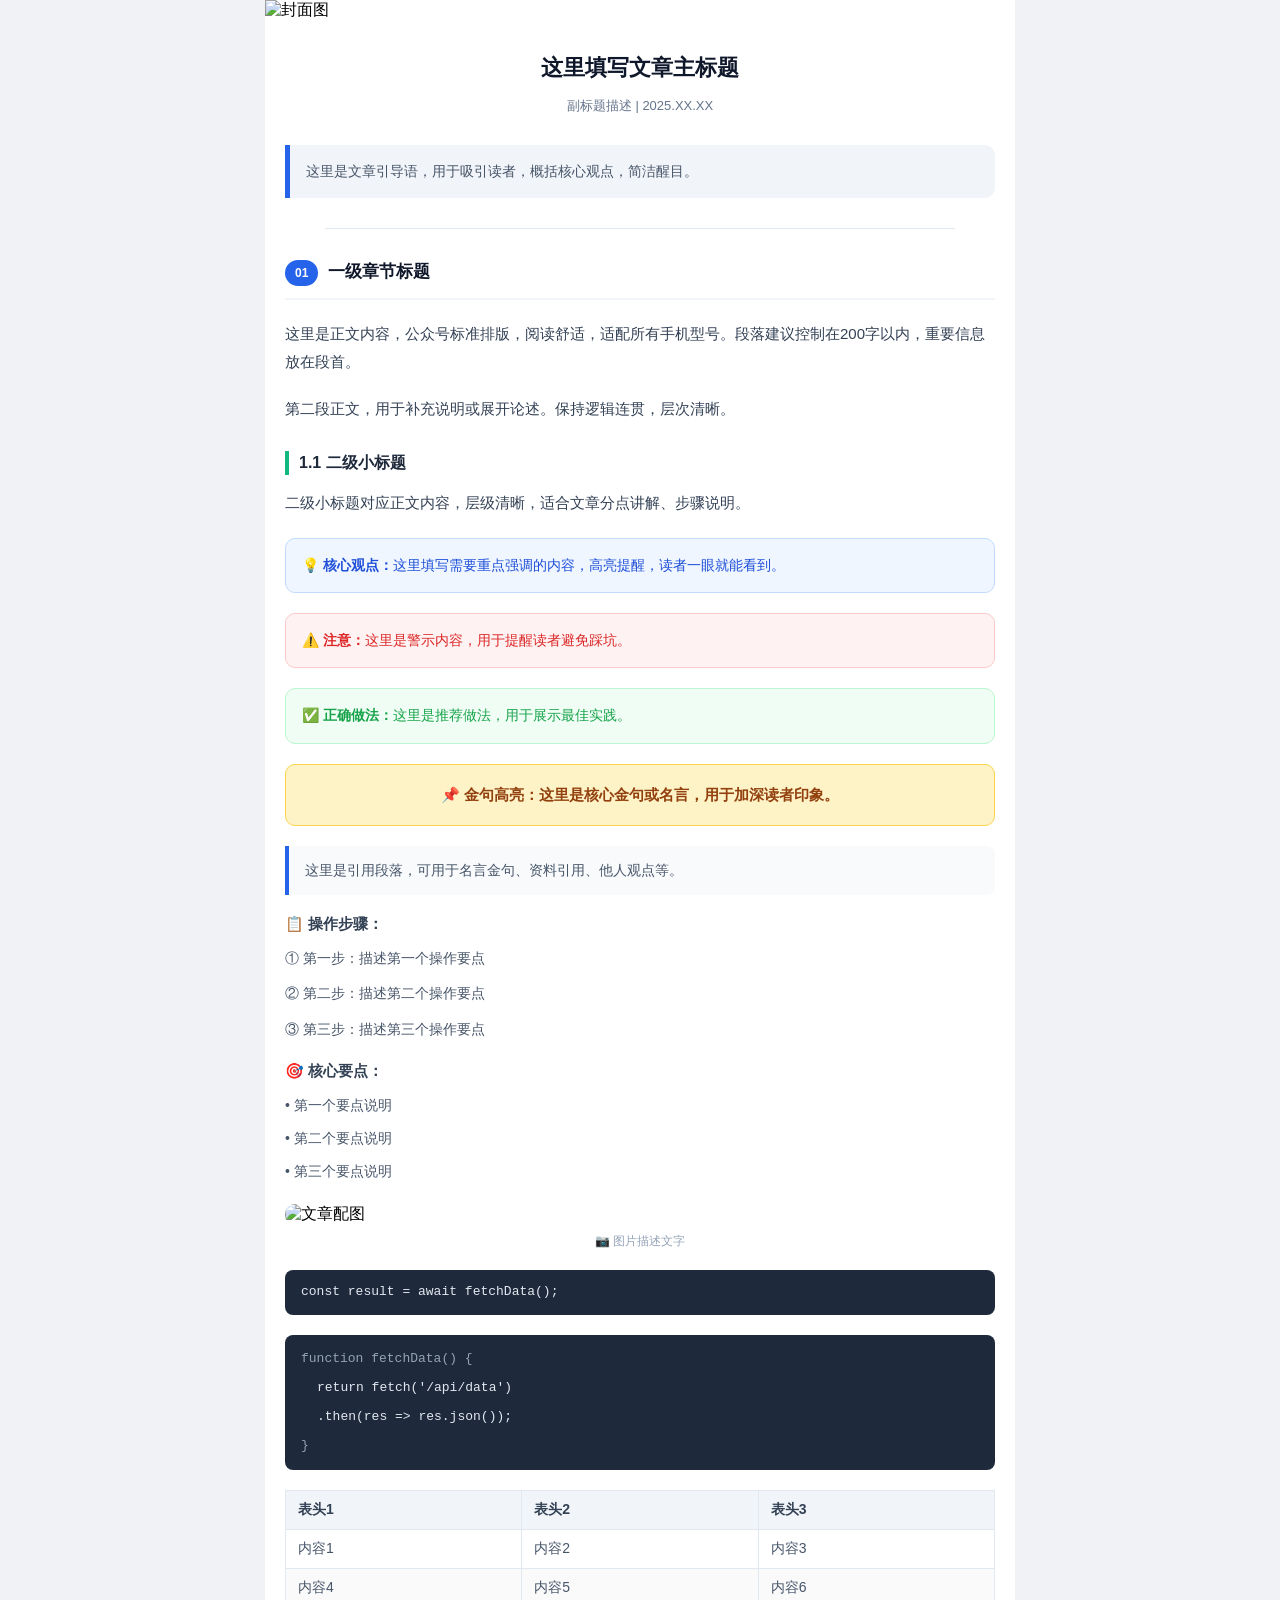
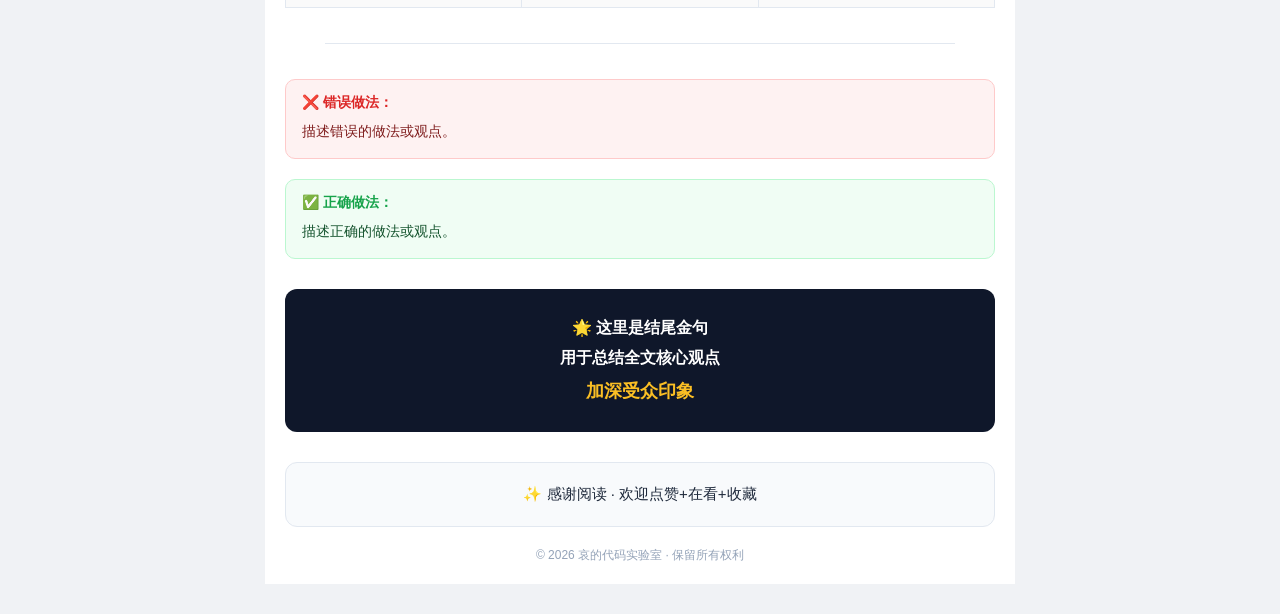
==== commit 0c5e12d4: "update" ====
--- a/时评/publish/公众号模板.html
+++ b/时评/publish/公众号模板.html
@@ -6,112 +6,153 @@
 <title>公众号文章模板</title>
 </head>
 <body style="margin:0; padding:0; background:#f0f2f5; font-family:-apple-system,BlinkMacSystemFont,'Segoe UI',Roboto,'Helvetica Neue',Helvetica,'PingFang SC','Hiragino Sans GB','Microsoft YaHei',Arial,sans-serif;">
-<div style="max-width:750px; margin:0 auto; background:#ffffff; padding:26px 24px; box-sizing:border-box; color:#333333; line-height:1.8; font-size:15px; border-radius:16px; box-shadow:0 4px 20px rgba(0, 60, 128, 0.06);">
 
-<!-- 文章标题 -->
-<h1 style="font-size:16px; color:#0f172a; font-weight:600; text-align:center; margin:20px 0 25px; line-height:1.4; padding:0 10px;">这里填写文章主标题</h1>
+<!-- ========== 文章主体容器 ========== -->
+<section style="max-width:750px; margin:0 auto; background:#ffffff; padding:0; box-sizing:border-box;">
 
-<!-- 副标题 / 描述 -->
-<p style="text-align:center; color:#64748b; font-size:13px; margin:0 0 28px;">这里填写副标题 | 发布时间 2025.XX.XX</p>
-
-<!-- 封面图占位 -->
-<div style="width:100%; margin:0 0 28px; border-radius:12px; overflow:hidden;">
-<img src="https://mmbiz.qpic.cn/这里替换为你的图片链接.jpg" style="width:100%; display:block;" alt="封面图">
+<!-- ========== 封面图区域（可选） ========== -->
+<div style="width:100%; margin:0 0 0; border-radius:0;">
+<img src="https://mmbiz.qpic.cn/替换为你的封面图.jpg" style="width:100%; display:block;" alt="封面图">
 </div>
 
-<!-- 引导语 -->
-<p style="background:#f1f5f9; border-left:5px solid #2563eb; padding:15px 18px; margin:0 0 28px; border-radius:8px; font-size:13px; color:#334155;">
-这里填写文章引导语、摘要或核心亮点，简洁醒目，科技感更强。
-</p>
+<!-- ========== 文章标题 ========== -->
+<h1 style="font-size:22px; color:#0f172a; font-weight:700; text-align:center; margin:30px 20px 12px; line-height:1.5; padding:0 10px;">这里填写文章主标题</h1>
 
-<!-- 一级小标题 -->
-<h2 style="font-size:16px; color:#0f172a; font-weight:600; margin:32px 0 18px; padding-left:12px; border-left:5px solid #2563eb; line-height:1.5;">一、一级小标题</h2>
+<!-- ========== 副标题 / 描述 ========== -->
+<p style="text-align:center; color:#64748b; font-size:13px; margin:0 20px 28px; line-height:1.6;">副标题描述 | 2025.XX.XX</p>
 
-<!-- 正文段落 -->
-<p style="margin:0 0 20px; color:#334155; font-size:14px;">这里是正文内容，公众号标准排版，自动首行缩进，阅读舒适，适配所有手机型号。</p>
-<p style="margin:0 0 20px; color:#334155; font-size:14px;">正文段落支持多段复制，字体大小、行高均为公众号最优阅读体验，不会出现排版错乱、变形等问题。</p>
-
-<!-- 重点内容标注 -->
-<p style="background:#eff6ff; border:1px solid #bfdbfe; padding:14px 16px; border-radius:8px; margin:0 0 24px; font-size:13px; color:#1d4ed8;">
-<strong>重要提示：</strong>这里填写需要重点强调的内容，高亮提醒，读者一眼就能看到，科技感更强。
-</p>
-
-<!-- 图片展示 -->
-<div style="width:100%; margin:0 0 24px; border-radius:10px; overflow:hidden;">
-<img src="https://mmbiz.qpic.cn/替换图片.jpg" style="width:100%; display:block;" alt="文章配图">
-<p style="text-align:center; font-size:13px; color:#94a3b8; margin:8px 0 0;">图片描述文字</p>
-</div>
-
-<!-- 二级小标题 -->
-<h3 style="font-size:15px; color:#1e293b; font-weight:600; margin:26px 0 14px;">1. 二级小标题</h3>
-<p style="margin:0 0 20px; color:#334155; font-size:14px;">二级小标题对应正文内容，层级清晰，适合文章分点讲解、步骤说明。</p>
-
-<!-- 有序列表 -->
-<div style="margin:0 0 22px; padding-left:10px;">
-<p style="margin:8px 0; color:#334155; font-size:14px;">① 第一条内容说明，简洁清晰</p>
-<p style="margin:8px 0; color:#334155; font-size:14px;">② 第二条内容说明，排版整齐</p>
-<p style="margin:8px 0; color:#334155; font-size:14px;">③ 第三条内容说明，阅读舒适</p>
-</div>
-
-<!-- 无序列表 -->
-<div style="margin:0 0 22px; padding-left:10px;">
-<p style="margin:8px 0; color:#334155; font-size:14px;">• 功能特点一</p>
-<p style="margin:8px 0; color:#334155; font-size:14px;">• 功能特点二</p>
-<p style="margin:8px 0; color:#334155; font-size:14px;">• 功能特点三</p>
-</div>
-
-<!-- 代码块 样式如下 ，每一行 使用 <code><span leaf="">代码 </span></code> 包含 -->
-<section class="code-snippet__js" >
-    <pre class="code-snippet__js code-snippet code-snippet_nowrap" data-lang="">
-        <code><span leaf=""> 第一行代码</span></code>
-        <code><span leaf=""> 第一行代码</span></code>
-    </pre>
+<!-- ========== 引导语 / 摘要 ========== -->
+<section style="background:#f1f5f9; border-left:5px solid #2563eb; padding:14px 16px; margin:0 20px 30px; border-radius:0 10px 10px 0;">
+<p style="margin:0; font-size:14px; color:#475569; line-height:1.8;">这里是文章引导语，用于吸引读者，概括核心观点，简洁醒目。</p>
 </section>
 
-<!-- 
-代码块 案例如下
-markdown中的案例代码如下
-```java
-    if (checkNoAgentContract(contract)) {
-        result.setCalculatedAmount(BigDecimal.ZERO);
-        result.setBlockDeductions(Collections.emptyList());
-        return result;
-    }
-```
-html代码如下
- -->
-<section class="code-snippet__js" >
-    <pre class="code-snippet__js code-snippet code-snippet_nowrap" data-lang="">
-        <code><span leaf="">if (checkNoAgentContract(contract)) { </span></code>
-        <code><span leaf="">    result.setCalculatedAmount(BigDecimal.ZERO); </span></code>
-        <code><span leaf="">    result.setBlockDeductions(Collections.emptyList()); </span></code>
-        <code><span leaf="">    return result; </span></code>
-        <code><span leaf="">} </span></code>
-    </pre>
+<!-- ========== 分隔线 ========== -->
+<div style="height:1px; background:#e2e8f0; margin:0 60px 30px;"></div>
+
+<!-- ========== 一级章节标题 ========== -->
+<h2 style="font-size:17px; color:#0f172a; font-weight:700; margin:0 20px 20px; padding:0 0 12px; border-bottom:2px solid #f1f5f9; line-height:1.5;">
+<span style="background:#2563eb; color:#ffffff; font-size:12px; font-weight:600; padding:4px 10px; border-radius:14px; margin-right:10px; display:inline-block;">01</span>一级章节标题
+</h2>
+
+<!-- ========== 正文段落 ========== -->
+<p style="margin:0 20px 18px; color:#334155; font-size:15px; line-height:1.9; text-align:left;">这里是正文内容，公众号标准排版，阅读舒适，适配所有手机型号。段落建议控制在200字以内，重要信息放在段首。</p>
+
+<p style="margin:0 20px 18px; color:#334155; font-size:15px; line-height:1.9; text-align:left;">第二段正文，用于补充说明或展开论述。保持逻辑连贯，层次清晰。</p>
+
+<!-- ========== 二级小标题 ========== -->
+<h3 style="font-size:16px; color:#1e293b; font-weight:600; margin:28px 20px 14px; padding-left:10px; border-left:4px solid #10b981; line-height:1.5;">1.1 二级小标题</h3>
+
+<p style="margin:0 20px 18px; color:#334155; font-size:15px; line-height:1.9;">二级小标题对应正文内容，层级清晰，适合文章分点讲解、步骤说明。</p>
+
+<!-- ========== 重点内容标注（蓝色） ========== -->
+<section style="background:#eff6ff; border:1px solid #bfdbfe; padding:14px 16px; margin:20px; border-radius:10px;">
+<p style="margin:0; font-size:14px; color:#1d4ed8; line-height:1.8;"><strong>💡 核心观点：</strong>这里填写需要重点强调的内容，高亮提醒，读者一眼就能看到。</p>
 </section>
-<!-- 代码块结束 -->
 
+<!-- ========== 警告内容标注（红色） ========== -->
+<section style="background:#fef2f2; border:1px solid #fecaca; padding:14px 16px; margin:20px; border-radius:10px;">
+<p style="margin:0; font-size:14px; color:#dc2626; line-height:1.8;"><strong>⚠️ 注意：</strong>这里是警示内容，用于提醒读者避免踩坑。</p>
+</section>
 
+<!-- ========== 成功内容标注（绿色） ========== -->
+<section style="background:#f0fdf4; border:1px solid #bbf7d0; padding:14px 16px; margin:20px; border-radius:10px;">
+<p style="margin:0; font-size:14px; color:#16a34a; line-height:1.8;"><strong>✅ 正确做法：</strong>这里是推荐做法，用于展示最佳实践。</p>
+</section>
 
-<!-- 引用段落 -->
-<blockquote style="border-left:4px solid #2563eb; padding:14px 16px; margin:0 0 28px; color:#475569; font-style:normal; background:#f8fafc; border-radius:0 8px 8px 0; font-size:14px;">
-这里是引用段落，可用于名言金句、资料引用、他人观点等，科技感更强，排版优雅。
+<!-- ========== 金句高亮框 ========== -->
+<section style="background:#fef3c7; border:1px solid #fcd34d; padding:16px 18px; margin:20px; border-radius:10px;">
+<p style="margin:0; font-size:15px; color:#92400e; line-height:1.9; text-align:center; font-weight:600;">📌 金句高亮：这里是核心金句或名言，用于加深读者印象。</p>
+</section>
+
+<!-- ========== 引用段落 ========== -->
+<blockquote style="border-left:4px solid #2563eb; padding:12px 16px; margin:20px; color:#475569; background:#f8fafc; border-radius:0 8px 8px 0; font-size:14px; line-height:1.8;">
+<p style="margin:0;">这里是引用段落，可用于名言金句、资料引用、他人观点等。</p>
 </blockquote>
 
-<!-- 分割线 -->
-<div style="height:1px; background:#e2e8f0; margin:40px 0; width:70%; margin-left:auto; margin-right:auto;"></div>
+<!-- ========== 有序列表 ========== -->
+<section style="margin:20px; padding:0;">
+<p style="margin:0 0 12px; font-size:15px; color:#334155; font-weight:600;">📋 操作步骤：</p>
+<p style="margin:0 0 10px; font-size:14px; color:#475569; line-height:1.8;">① 第一步：描述第一个操作要点</p>
+<p style="margin:0 0 10px; font-size:14px; color:#475569; line-height:1.8;">② 第二步：描述第二个操作要点</p>
+<p style="margin:0; font-size:14px; color:#475569; line-height:1.8;">③ 第三步：描述第三个操作要点</p>
+</section>
 
-<!-- 结尾段落 -->
-<p style="margin:0 0 20px; color:#334155; font-size:14px;">文章结尾内容，可以写总结、感悟、互动提问、引导关注等。</p>
+<!-- ========== 无序列表 ========== -->
+<section style="margin:20px; padding:0;">
+<p style="margin:0 0 12px; font-size:15px; color:#334155; font-weight:600;">🎯 核心要点：</p>
+<p style="margin:0 0 8px; font-size:14px; color:#475569; line-height:1.8;">• 第一个要点说明</p>
+<p style="margin:0 0 8px; font-size:14px; color:#475569; line-height:1.8;">• 第二个要点说明</p>
+<p style="margin:0 0 8px; font-size:14px; color:#475569; line-height:1.8;">• 第三个要点说明</p>
+</section>
 
-<!-- 底部关注提示 -->
-<div style="background:#f8fafc; padding:22px; border-radius:14px; text-align:center; margin:30px 0 10px; border:1px solid #e2e8f0;">
-<p style="margin:0; font-size:15px; color:#1e293b; font-weight:500;">感谢阅读 · 欢迎点赞+在看+收藏</p>
+<!-- ========== 图文展示 ========== -->
+<section style="margin:20px; padding:0;">
+<div style="width:100%; border-radius:10px; overflow:hidden;">
+<img src="https://mmbiz.qpic.cn/替换图片.jpg" style="width:100%; display:block;" alt="文章配图">
 </div>
+<p style="text-align:center; font-size:12px; color:#94a3b8; margin:8px 0 0;">📷 图片描述文字</p>
+</section>
 
-<!-- 底部版权信息 -->
-<p style="text-align:center; font-size:12px; color:#94a3b8; margin:20px 0 0;">© 2026 哀的代码实验室 · 保留所有权利</p>
+<!-- ========== 代码块（单行） ========== -->
+<section style="background:#1e293b; padding:12px 16px; margin:20px; border-radius:8px;">
+<p style="margin:0; font-size:13px; color:#e2e8f0; font-family:Consolas,'Courier New',monospace; line-height:1.6; overflow-x:auto;">const result = await fetchData();</p>
+</section>
 
-</div>
+<!-- ========== 代码块（多行） ========== -->
+<section style="background:#1e293b; padding:14px 16px; margin:20px; border-radius:8px;">
+<p style="margin:0 0 8px; font-size:13px; color:#94a3b8; font-family:Consolas,'Courier New',monospace; line-height:1.6;">function fetchData() {</p>
+<p style="margin:0 0 8px; font-size:13px; color:#e2e8f0; font-family:Consolas,'Courier New',monospace; line-height:1.6; padding-left:16px;">return fetch('/api/data')</p>
+<p style="margin:0 0 8px; font-size:13px; color:#e2e8f0; font-family:Consolas,'Courier New',monospace; line-height:1.6; padding-left:16px;">.then(res => res.json());</p>
+<p style="margin:0; font-size:13px; color:#94a3b8; font-family:Consolas,'Courier New',monospace; line-height:1.6;">}</p>
+</section>
+
+<!-- ========== 表格 ========== -->
+<table style="width:calc(100% - 40px); margin:20px; border-collapse:collapse; font-size:14px;">
+<tr style="background:#f1f5f9;">
+<td style="border:1px solid #e2e8f0; padding:10px 12px; font-weight:600; color:#334155;">表头1</td>
+<td style="border:1px solid #e2e8f0; padding:10px 12px; font-weight:600; color:#334155;">表头2</td>
+<td style="border:1px solid #e2e8f0; padding:10px 12px; font-weight:600; color:#334155;">表头3</td>
+</tr>
+<tr>
+<td style="border:1px solid #e2e8f0; padding:10px 12px; color:#475569;">内容1</td>
+<td style="border:1px solid #e2e8f0; padding:10px 12px; color:#475569;">内容2</td>
+<td style="border:1px solid #e2e8f0; padding:10px 12px; color:#475569;">内容3</td>
+</tr>
+<tr style="background:#fafafa;">
+<td style="border:1px solid #e2e8f0; padding:10px 12px; color:#475569;">内容4</td>
+<td style="border:1px solid #e2e8f0; padding:10px 12px; color:#475569;">内容5</td>
+<td style="border:1px solid #e2e8f0; padding:10px 12px; color:#475569;">内容6</td>
+</tr>
+</table>
+
+<!-- ========== 分隔线 ========== -->
+<div style="height:1px; background:#e2e8f0; margin:35px 60px;"></div>
+
+<!-- ========== 对比卡片（错误 vs 正确） ========== -->
+<section style="background:#fef2f2; border:1px solid #fecaca; padding:14px 16px; margin:20px; border-radius:10px;">
+<p style="margin:0 0 8px; font-size:14px; color:#dc2626; font-weight:600;">❌ 错误做法：</p>
+<p style="margin:0; font-size:14px; color:#7f1d1d; line-height:1.7;">描述错误的做法或观点。</p>
+</section>
+
+<section style="background:#f0fdf4; border:1px solid #bbf7d0; padding:14px 16px; margin:0 20px 20px; border-radius:10px;">
+<p style="margin:0 0 8px; font-size:14px; color:#16a34a; font-weight:600;">✅ 正确做法：</p>
+<p style="margin:0; font-size:14px; color:#14532d; line-height:1.7;">描述正确的做法或观点。</p>
+</section>
+
+<!-- ========== 结尾金句框 ========== -->
+<section style="background:#0f172a; padding:24px 20px; margin:30px 20px 0; border-radius:12px;">
+<p style="margin:0; font-size:16px; color:#ffffff; font-weight:600; line-height:1.9; text-align:center;">🌟 这里是结尾金句<br>用于总结全文核心观点<br><span style="color:#fbbf24; font-size:18px;">加深受众印象</span></p>
+</section>
+
+<!-- ========== 底部关注提示 ========== -->
+<section style="background:#f8fafc; padding:22px 20px; margin:30px 20px 0; border-radius:12px; text-align:center; border:1px solid #e2e8f0;">
+<p style="margin:0; font-size:15px; color:#1e293b; font-weight:500;">✨ 感谢阅读 · 欢迎点赞+在看+收藏</p>
+</section>
+
+<!-- ========== 版权信息 ========== -->
+<p style="text-align:center; font-size:12px; color:#94a3b8; margin:20px 0 30px; padding-bottom:20px;">© 2026 哀的代码实验室 · 保留所有权利</p>
+
+</section>
+
 </body>
-</html>+</html>
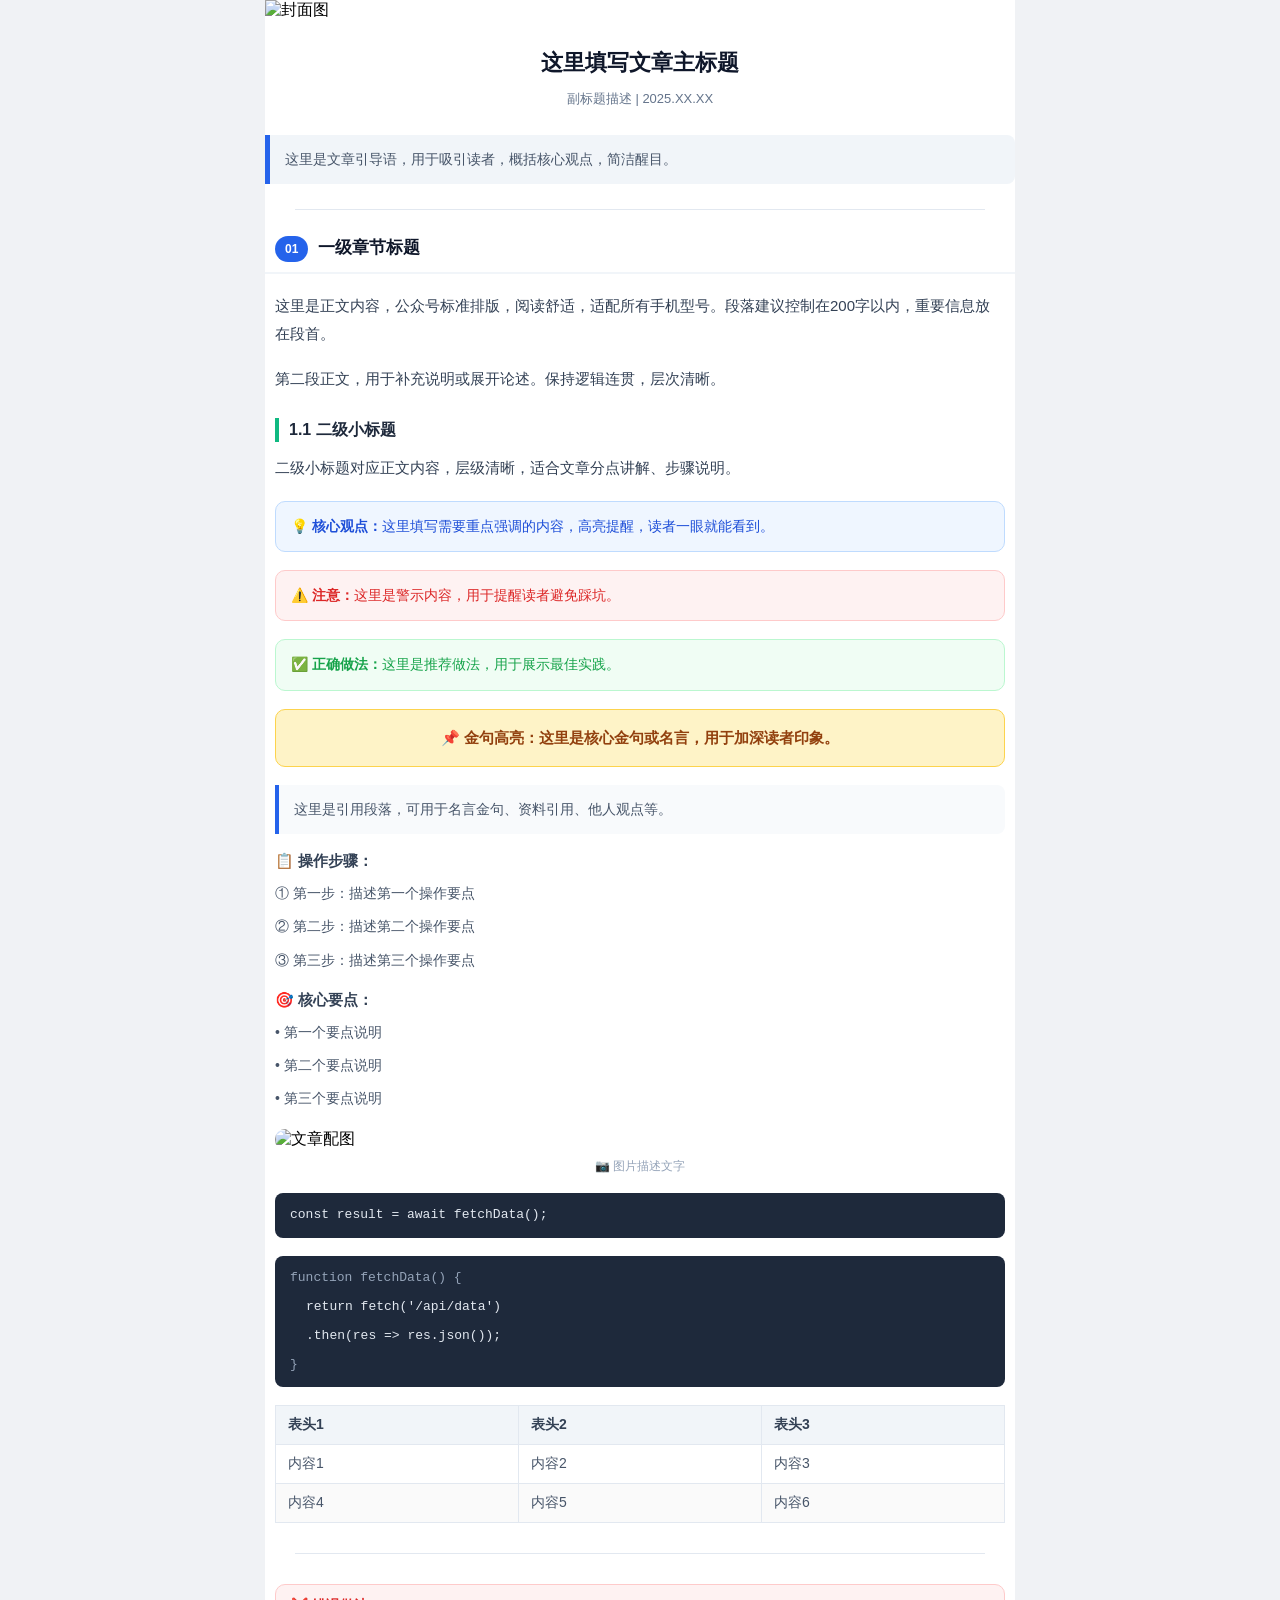
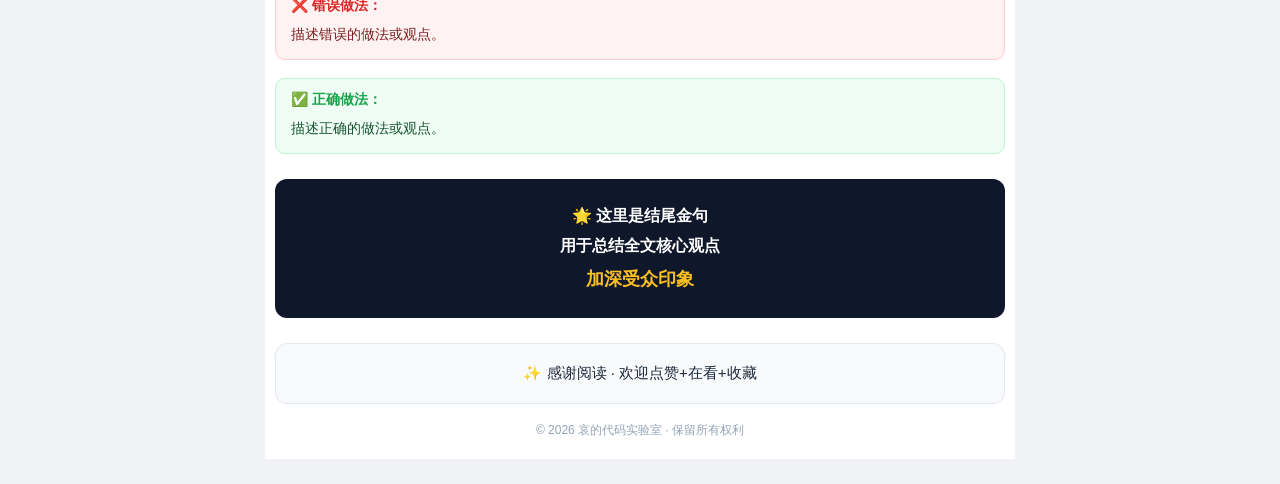
==== commit f82b2456: "refactor(时评工具): 移除导出PNG功能，优化操作指引 1.  移除html2canvas依赖和导出PNG相关代码 2.  调整按钮文案和图标，将全屏按钮设为主操作按钮 3.  更新底部提示" ====
--- a/时评/publish/公众号模板.html
+++ b/时评/publish/公众号模板.html
@@ -16,77 +16,77 @@
 </div>
 
 <!-- ========== 文章标题 ========== -->
-<h1 style="font-size:22px; color:#0f172a; font-weight:700; text-align:center; margin:30px 20px 12px; line-height:1.5; padding:0 10px;">这里填写文章主标题</h1>
+<h1 style="font-size:22px; color:#0f172a; font-weight:700; text-align:center; margin:25px 0 10px; line-height:1.5; padding:0 10px;">这里填写文章主标题</h1>
 
 <!-- ========== 副标题 / 描述 ========== -->
-<p style="text-align:center; color:#64748b; font-size:13px; margin:0 20px 28px; line-height:1.6;">副标题描述 | 2025.XX.XX</p>
+<p style="text-align:center; color:#64748b; font-size:13px; margin:0 0 25px; line-height:1.6;">副标题描述 | 2025.XX.XX</p>
 
 <!-- ========== 引导语 / 摘要 ========== -->
-<section style="background:#f1f5f9; border-left:5px solid #2563eb; padding:14px 16px; margin:0 20px 30px; border-radius:0 10px 10px 0;">
+<section style="background:#f1f5f9; border-left:5px solid #2563eb; padding:12px 15px; margin:0 0 25px; border-radius:0 8px 8px 0;">
 <p style="margin:0; font-size:14px; color:#475569; line-height:1.8;">这里是文章引导语，用于吸引读者，概括核心观点，简洁醒目。</p>
 </section>
 
 <!-- ========== 分隔线 ========== -->
-<div style="height:1px; background:#e2e8f0; margin:0 60px 30px;"></div>
+<div style="height:1px; background:#e2e8f0; margin:0 30px 25px;"></div>
 
 <!-- ========== 一级章节标题 ========== -->
-<h2 style="font-size:17px; color:#0f172a; font-weight:700; margin:0 20px 20px; padding:0 0 12px; border-bottom:2px solid #f1f5f9; line-height:1.5;">
+<h2 style="font-size:17px; color:#0f172a; font-weight:700; margin:0 0 18px; padding:0 10px 10px; border-bottom:2px solid #f1f5f9; line-height:1.5;">
 <span style="background:#2563eb; color:#ffffff; font-size:12px; font-weight:600; padding:4px 10px; border-radius:14px; margin-right:10px; display:inline-block;">01</span>一级章节标题
 </h2>
 
 <!-- ========== 正文段落 ========== -->
-<p style="margin:0 20px 18px; color:#334155; font-size:15px; line-height:1.9; text-align:left;">这里是正文内容，公众号标准排版，阅读舒适，适配所有手机型号。段落建议控制在200字以内，重要信息放在段首。</p>
+<p style="margin:0 10px 16px; color:#334155; font-size:15px; line-height:1.9; text-align:left;">这里是正文内容，公众号标准排版，阅读舒适，适配所有手机型号。段落建议控制在200字以内，重要信息放在段首。</p>
 
-<p style="margin:0 20px 18px; color:#334155; font-size:15px; line-height:1.9; text-align:left;">第二段正文，用于补充说明或展开论述。保持逻辑连贯，层次清晰。</p>
+<p style="margin:0 10px 16px; color:#334155; font-size:15px; line-height:1.9; text-align:left;">第二段正文，用于补充说明或展开论述。保持逻辑连贯，层次清晰。</p>
 
 <!-- ========== 二级小标题 ========== -->
-<h3 style="font-size:16px; color:#1e293b; font-weight:600; margin:28px 20px 14px; padding-left:10px; border-left:4px solid #10b981; line-height:1.5;">1.1 二级小标题</h3>
+<h3 style="font-size:16px; color:#1e293b; font-weight:600; margin:25px 10px 12px; padding-left:10px; border-left:4px solid #10b981; line-height:1.5;">1.1 二级小标题</h3>
 
-<p style="margin:0 20px 18px; color:#334155; font-size:15px; line-height:1.9;">二级小标题对应正文内容，层级清晰，适合文章分点讲解、步骤说明。</p>
+<p style="margin:0 10px 16px; color:#334155; font-size:15px; line-height:1.9;">二级小标题对应正文内容，层级清晰，适合文章分点讲解、步骤说明。</p>
 
 <!-- ========== 重点内容标注（蓝色） ========== -->
-<section style="background:#eff6ff; border:1px solid #bfdbfe; padding:14px 16px; margin:20px; border-radius:10px;">
+<section style="background:#eff6ff; border:1px solid #bfdbfe; padding:12px 15px; margin:18px 10px; border-radius:10px;">
 <p style="margin:0; font-size:14px; color:#1d4ed8; line-height:1.8;"><strong>💡 核心观点：</strong>这里填写需要重点强调的内容，高亮提醒，读者一眼就能看到。</p>
 </section>
 
 <!-- ========== 警告内容标注（红色） ========== -->
-<section style="background:#fef2f2; border:1px solid #fecaca; padding:14px 16px; margin:20px; border-radius:10px;">
+<section style="background:#fef2f2; border:1px solid #fecaca; padding:12px 15px; margin:18px 10px; border-radius:10px;">
 <p style="margin:0; font-size:14px; color:#dc2626; line-height:1.8;"><strong>⚠️ 注意：</strong>这里是警示内容，用于提醒读者避免踩坑。</p>
 </section>
 
 <!-- ========== 成功内容标注（绿色） ========== -->
-<section style="background:#f0fdf4; border:1px solid #bbf7d0; padding:14px 16px; margin:20px; border-radius:10px;">
+<section style="background:#f0fdf4; border:1px solid #bbf7d0; padding:12px 15px; margin:18px 10px; border-radius:10px;">
 <p style="margin:0; font-size:14px; color:#16a34a; line-height:1.8;"><strong>✅ 正确做法：</strong>这里是推荐做法，用于展示最佳实践。</p>
 </section>
 
 <!-- ========== 金句高亮框 ========== -->
-<section style="background:#fef3c7; border:1px solid #fcd34d; padding:16px 18px; margin:20px; border-radius:10px;">
+<section style="background:#fef3c7; border:1px solid #fcd34d; padding:14px 15px; margin:18px 10px; border-radius:10px;">
 <p style="margin:0; font-size:15px; color:#92400e; line-height:1.9; text-align:center; font-weight:600;">📌 金句高亮：这里是核心金句或名言，用于加深读者印象。</p>
 </section>
 
 <!-- ========== 引用段落 ========== -->
-<blockquote style="border-left:4px solid #2563eb; padding:12px 16px; margin:20px; color:#475569; background:#f8fafc; border-radius:0 8px 8px 0; font-size:14px; line-height:1.8;">
+<blockquote style="border-left:4px solid #2563eb; padding:12px 15px; margin:18px 10px; color:#475569; background:#f8fafc; border-radius:0 8px 8px 0; font-size:14px; line-height:1.8;">
 <p style="margin:0;">这里是引用段落，可用于名言金句、资料引用、他人观点等。</p>
 </blockquote>
 
 <!-- ========== 有序列表 ========== -->
-<section style="margin:20px; padding:0;">
-<p style="margin:0 0 12px; font-size:15px; color:#334155; font-weight:600;">📋 操作步骤：</p>
-<p style="margin:0 0 10px; font-size:14px; color:#475569; line-height:1.8;">① 第一步：描述第一个操作要点</p>
-<p style="margin:0 0 10px; font-size:14px; color:#475569; line-height:1.8;">② 第二步：描述第二个操作要点</p>
+<section style="margin:18px 10px; padding:0;">
+<p style="margin:0 0 10px; font-size:15px; color:#334155; font-weight:600;">📋 操作步骤：</p>
+<p style="margin:0 0 8px; font-size:14px; color:#475569; line-height:1.8;">① 第一步：描述第一个操作要点</p>
+<p style="margin:0 0 8px; font-size:14px; color:#475569; line-height:1.8;">② 第二步：描述第二个操作要点</p>
 <p style="margin:0; font-size:14px; color:#475569; line-height:1.8;">③ 第三步：描述第三个操作要点</p>
 </section>
 
 <!-- ========== 无序列表 ========== -->
-<section style="margin:20px; padding:0;">
-<p style="margin:0 0 12px; font-size:15px; color:#334155; font-weight:600;">🎯 核心要点：</p>
+<section style="margin:18px 10px; padding:0;">
+<p style="margin:0 0 10px; font-size:15px; color:#334155; font-weight:600;">🎯 核心要点：</p>
 <p style="margin:0 0 8px; font-size:14px; color:#475569; line-height:1.8;">• 第一个要点说明</p>
 <p style="margin:0 0 8px; font-size:14px; color:#475569; line-height:1.8;">• 第二个要点说明</p>
-<p style="margin:0 0 8px; font-size:14px; color:#475569; line-height:1.8;">• 第三个要点说明</p>
+<p style="margin:0; font-size:14px; color:#475569; line-height:1.8;">• 第三个要点说明</p>
 </section>
 
 <!-- ========== 图文展示 ========== -->
-<section style="margin:20px; padding:0;">
+<section style="margin:18px 10px; padding:0;">
 <div style="width:100%; border-radius:10px; overflow:hidden;">
 <img src="https://mmbiz.qpic.cn/替换图片.jpg" style="width:100%; display:block;" alt="文章配图">
 </div>
@@ -94,12 +94,12 @@
 </section>
 
 <!-- ========== 代码块（单行） ========== -->
-<section style="background:#1e293b; padding:12px 16px; margin:20px; border-radius:8px;">
+<section style="background:#1e293b; padding:12px 15px; margin:18px 10px; border-radius:8px;">
 <p style="margin:0; font-size:13px; color:#e2e8f0; font-family:Consolas,'Courier New',monospace; line-height:1.6; overflow-x:auto;">const result = await fetchData();</p>
 </section>
 
 <!-- ========== 代码块（多行） ========== -->
-<section style="background:#1e293b; padding:14px 16px; margin:20px; border-radius:8px;">
+<section style="background:#1e293b; padding:12px 15px; margin:18px 10px; border-radius:8px;">
 <p style="margin:0 0 8px; font-size:13px; color:#94a3b8; font-family:Consolas,'Courier New',monospace; line-height:1.6;">function fetchData() {</p>
 <p style="margin:0 0 8px; font-size:13px; color:#e2e8f0; font-family:Consolas,'Courier New',monospace; line-height:1.6; padding-left:16px;">return fetch('/api/data')</p>
 <p style="margin:0 0 8px; font-size:13px; color:#e2e8f0; font-family:Consolas,'Courier New',monospace; line-height:1.6; padding-left:16px;">.then(res => res.json());</p>
@@ -107,7 +107,8 @@
 </section>
 
 <!-- ========== 表格 ========== -->
-<table style="width:calc(100% - 40px); margin:20px; border-collapse:collapse; font-size:14px;">
+<section style="margin:18px 10px; padding:0; overflow-x:auto;">
+<table style="width:100%; min-width:300px; border-collapse:collapse; font-size:14px;">
 <tr style="background:#f1f5f9;">
 <td style="border:1px solid #e2e8f0; padding:10px 12px; font-weight:600; color:#334155;">表头1</td>
 <td style="border:1px solid #e2e8f0; padding:10px 12px; font-weight:600; color:#334155;">表头2</td>
@@ -124,35 +125,36 @@
 <td style="border:1px solid #e2e8f0; padding:10px 12px; color:#475569;">内容6</td>
 </tr>
 </table>
+</section>
 
 <!-- ========== 分隔线 ========== -->
-<div style="height:1px; background:#e2e8f0; margin:35px 60px;"></div>
+<div style="height:1px; background:#e2e8f0; margin:30px 30px;"></div>
 
 <!-- ========== 对比卡片（错误 vs 正确） ========== -->
-<section style="background:#fef2f2; border:1px solid #fecaca; padding:14px 16px; margin:20px; border-radius:10px;">
+<section style="background:#fef2f2; border:1px solid #fecaca; padding:12px 15px; margin:18px 10px; border-radius:10px;">
 <p style="margin:0 0 8px; font-size:14px; color:#dc2626; font-weight:600;">❌ 错误做法：</p>
 <p style="margin:0; font-size:14px; color:#7f1d1d; line-height:1.7;">描述错误的做法或观点。</p>
 </section>
 
-<section style="background:#f0fdf4; border:1px solid #bbf7d0; padding:14px 16px; margin:0 20px 20px; border-radius:10px;">
+<section style="background:#f0fdf4; border:1px solid #bbf7d0; padding:12px 15px; margin:0 10px 18px; border-radius:10px;">
 <p style="margin:0 0 8px; font-size:14px; color:#16a34a; font-weight:600;">✅ 正确做法：</p>
 <p style="margin:0; font-size:14px; color:#14532d; line-height:1.7;">描述正确的做法或观点。</p>
 </section>
 
 <!-- ========== 结尾金句框 ========== -->
-<section style="background:#0f172a; padding:24px 20px; margin:30px 20px 0; border-radius:12px;">
+<section style="background:#0f172a; padding:22px 15px; margin:25px 10px 0; border-radius:12px;">
 <p style="margin:0; font-size:16px; color:#ffffff; font-weight:600; line-height:1.9; text-align:center;">🌟 这里是结尾金句<br>用于总结全文核心观点<br><span style="color:#fbbf24; font-size:18px;">加深受众印象</span></p>
 </section>
 
 <!-- ========== 底部关注提示 ========== -->
-<section style="background:#f8fafc; padding:22px 20px; margin:30px 20px 0; border-radius:12px; text-align:center; border:1px solid #e2e8f0;">
+<section style="background:#f8fafc; padding:20px 15px; margin:25px 10px 0; border-radius:12px; text-align:center; border:1px solid #e2e8f0;">
 <p style="margin:0; font-size:15px; color:#1e293b; font-weight:500;">✨ 感谢阅读 · 欢迎点赞+在看+收藏</p>
 </section>
 
 <!-- ========== 版权信息 ========== -->
-<p style="text-align:center; font-size:12px; color:#94a3b8; margin:20px 0 30px; padding-bottom:20px;">© 2026 哀的代码实验室 · 保留所有权利</p>
+<p style="text-align:center; font-size:12px; color:#94a3b8; margin:18px 0 25px; padding-bottom:20px;">© 2026 哀的代码实验室 · 保留所有权利</p>
 
 </section>
 
 </body>
-</html>
+</html>
